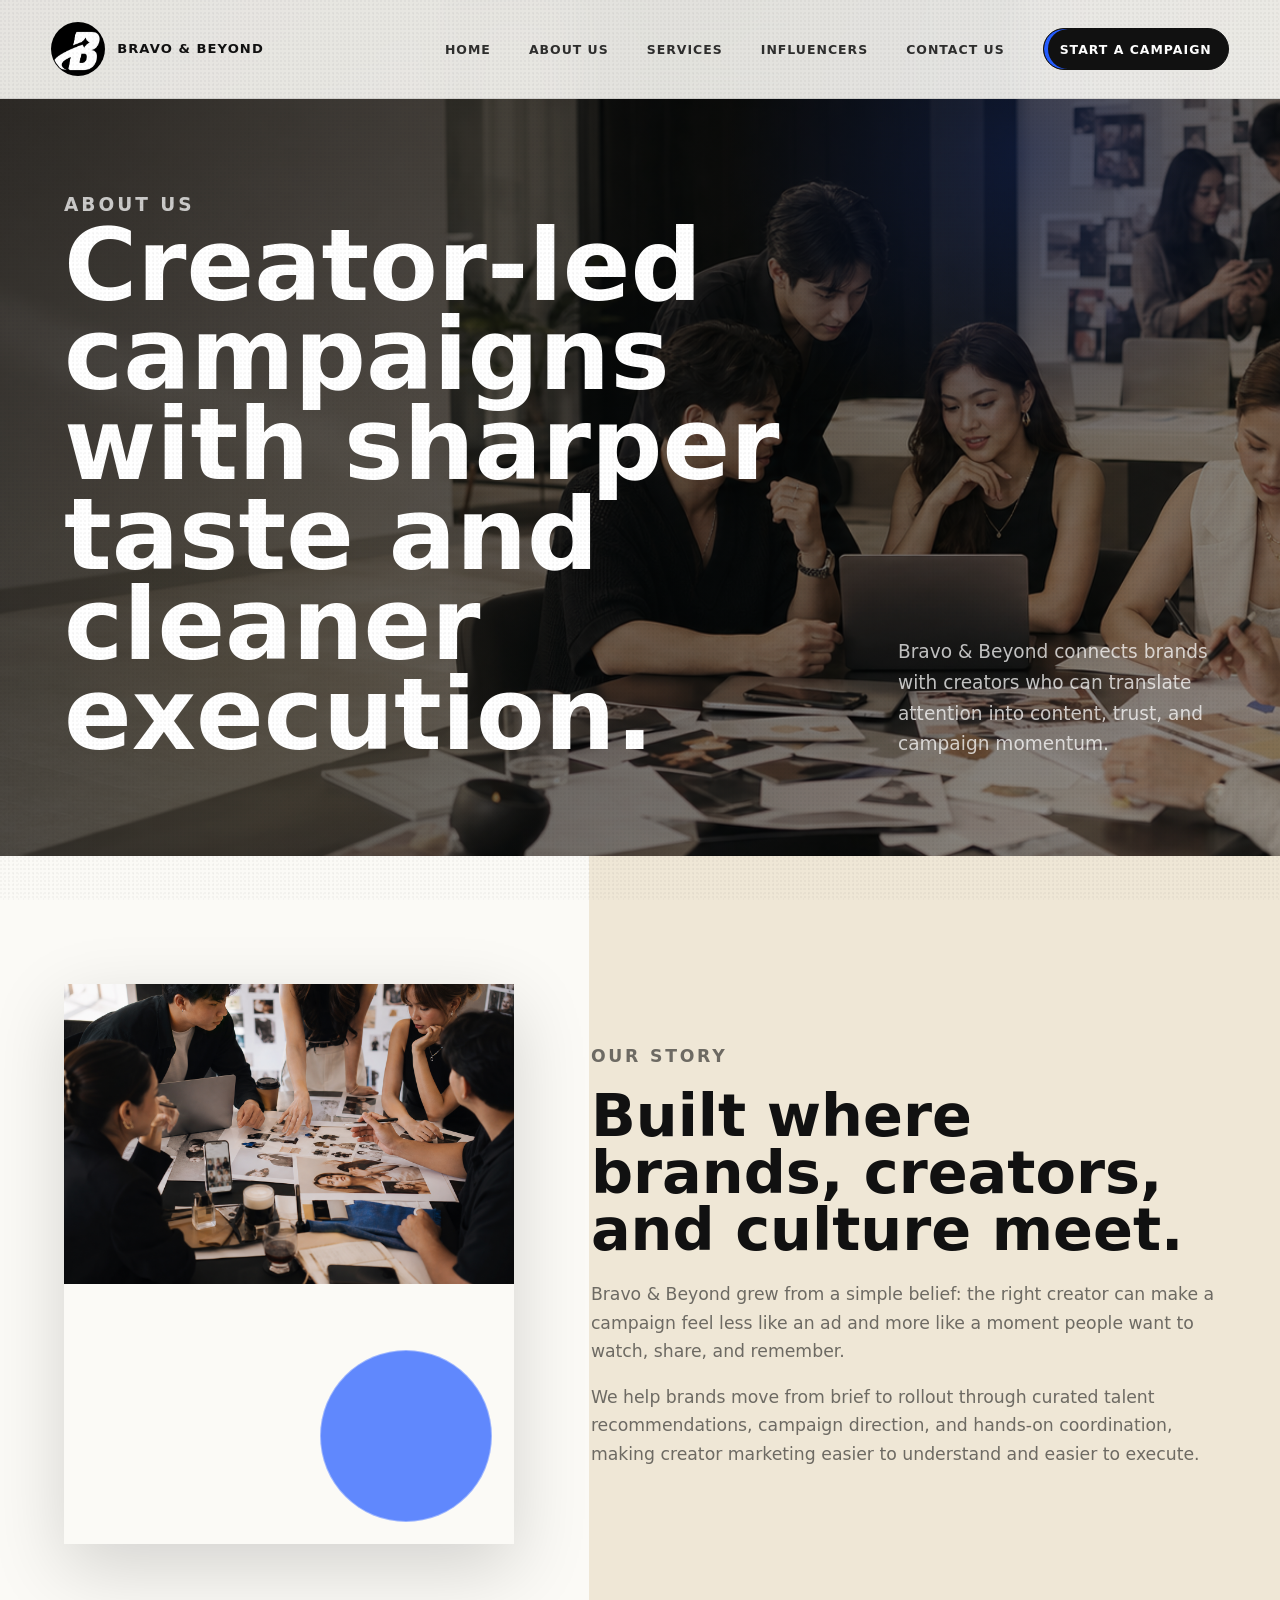
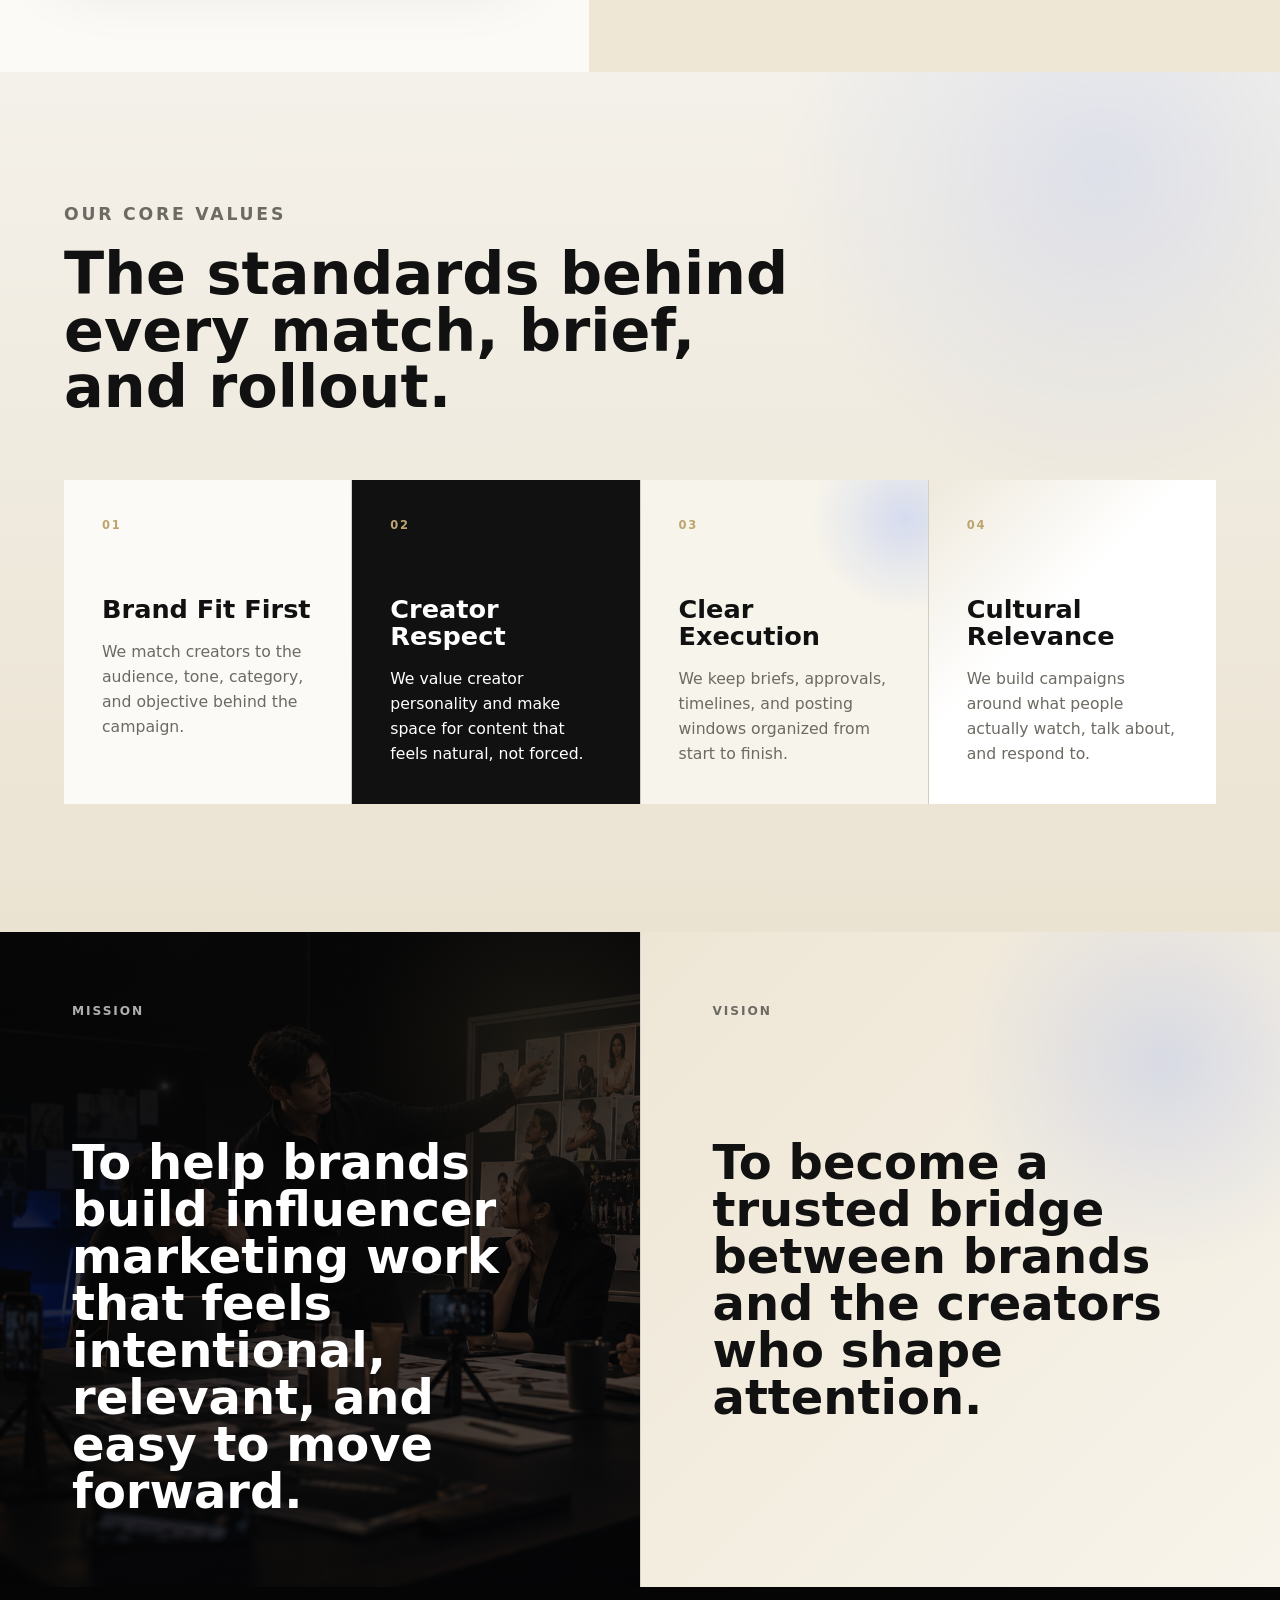
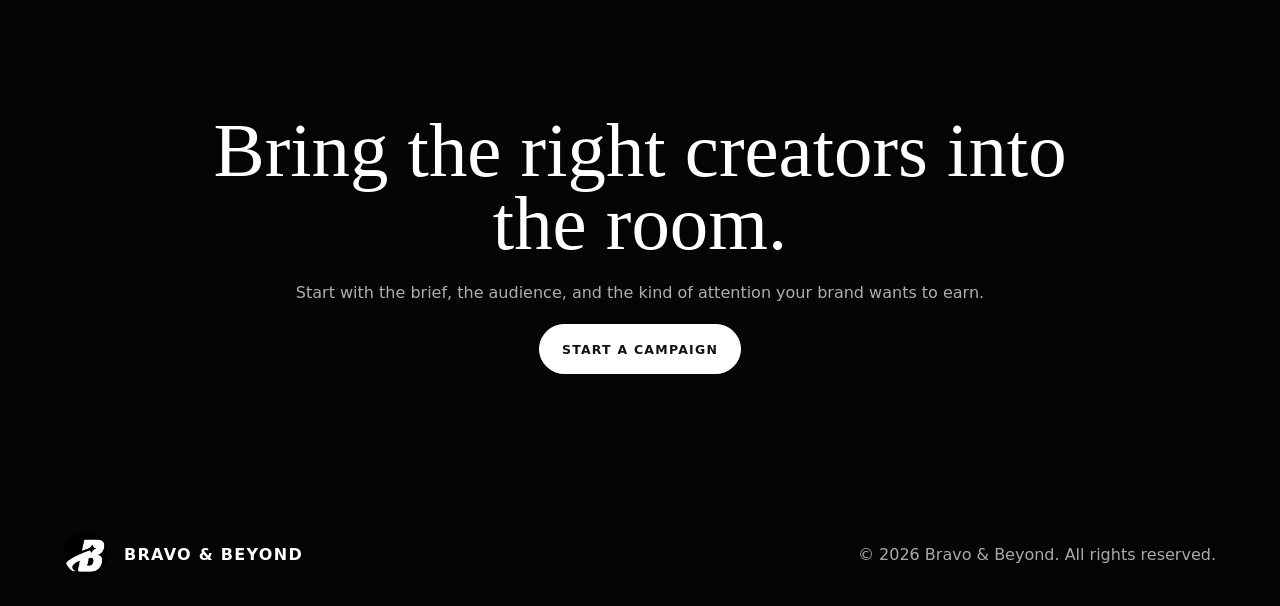
==== about.html @ dbf03752 "Deploy Bravo and Beyond website" ====
<!doctype html>
<html lang="en">
  <head>
    <meta charset="UTF-8" />
    <meta name="viewport" content="width=device-width, initial-scale=1.0" />
    <title>About Us | Bravo &amp; Beyond</title>
    <meta
      name="description"
      content="Learn how Bravo & Beyond helps brands build creator-led campaigns with the right voices, stories, and execution."
    />
    <link rel="icon" type="image/png" href="assets/favicon.png" />
    <link rel="stylesheet" href="styles.css?v=53" />
  </head>
  <body class="inner-page">
    <header class="site-header" data-header>
      <a class="brand" href="index.html" aria-label="Bravo & Beyond home">
        <img src="assets/bb-logo.jpg" alt="" />
        <span>Bravo &amp; Beyond</span>
      </a>
      <nav class="desktop-nav" aria-label="Primary navigation">
        <a href="index.html">Home</a>
        <a href="about.html">About Us</a>
        <a href="services.html">Services</a>
        <a href="influencers.html">Influencers</a>
        <a href="contact.html">Contact Us</a>
        <a class="nav-cta" href="index.html#campaign">Start a Campaign</a>
      </nav>
      <button class="menu-toggle" type="button" aria-expanded="false" aria-controls="mobile-nav">
        <span></span>
        <span></span>
      </button>
    </header>

    <nav class="mobile-nav" id="mobile-nav" aria-label="Mobile navigation">
      <a href="index.html">Home</a>
      <a href="about.html">About Us</a>
      <a href="services.html">Services</a>
      <a href="influencers.html">Influencers</a>
      <a href="contact.html">Contact Us</a>
      <a class="mobile-cta" href="index.html#campaign">Start a Campaign</a>
    </nav>

    <main>
      <section class="page-hero about-hero">
        <div class="page-hero-inner">
          <div>
            <p class="eyebrow dark">About Us</p>
            <h1>Creator-led campaigns with sharper taste and cleaner execution.</h1>
          </div>
          <p>
            Bravo & Beyond connects brands with creators who can translate attention
            into content, trust, and campaign momentum.
          </p>
        </div>
      </section>

      <section class="editorial-split about-story section-pad" id="our-story">
        <div class="editorial-image reveal">
          <img src="assets/generated/about-our-story-collaboration.png" alt="Bravo and Beyond campaign planning story" />
        </div>
        <div class="editorial-copy reveal">
          <p class="eyebrow dark">Our Story</p>
          <h2>Built where brands, creators, and culture meet.</h2>
          <p>
            Bravo & Beyond grew from a simple belief: the right creator can make
            a campaign feel less like an ad and more like a moment people want to
            watch, share, and remember.
          </p>
          <p>
            We help brands move from brief to rollout through curated talent
            recommendations, campaign direction, and hands-on coordination, making
            creator marketing easier to understand and easier to execute.
          </p>
        </div>
      </section>

      <section class="page-section about-values section-pad">
        <p class="eyebrow dark reveal">Our Core Values</p>
        <h2 class="reveal">The standards behind every match, brief, and rollout.</h2>
        <div class="values-grid">
          <article class="value-card reveal">
            <span>01</span>
            <h3>Brand Fit First</h3>
            <p>We match creators to the audience, tone, category, and objective behind the campaign.</p>
          </article>
          <article class="value-card reveal">
            <span>02</span>
            <h3>Creator Respect</h3>
            <p>We value creator personality and make space for content that feels natural, not forced.</p>
          </article>
          <article class="value-card reveal">
            <span>03</span>
            <h3>Clear Execution</h3>
            <p>We keep briefs, approvals, timelines, and posting windows organized from start to finish.</p>
          </article>
          <article class="value-card reveal">
            <span>04</span>
            <h3>Cultural Relevance</h3>
            <p>We build campaigns around what people actually watch, talk about, and respond to.</p>
          </article>
        </div>
      </section>

      <section class="mission-vision">
        <div class="mission-panel reveal">
          <p class="eyebrow dark">Mission</p>
          <h2>To help brands build influencer marketing work that feels intentional, relevant, and easy to move forward.</h2>
        </div>
        <div class="mission-panel is-dark reveal">
          <p class="eyebrow">Vision</p>
          <h2>To become a trusted bridge between brands and the creators who shape attention.</h2>
        </div>
      </section>

      <section class="page-cta section-pad">
        <h2>Bring the right creators into the room.</h2>
        <p>Start with the brief, the audience, and the kind of attention your brand wants to earn.</p>
        <a class="button button-light" href="index.html#campaign">Start a Campaign</a>
      </section>
    </main>

    <footer class="site-footer">
      <img src="assets/bb-logo.jpg" alt="" />
      <p>Bravo & Beyond</p>
      <span>&copy; 2026 Bravo & Beyond. All rights reserved.</span>
    </footer>

    <script src="script.js?v=25"></script>
  </body>
</html>
---- styles.css ----
:root {
  --black: #050505;
  --ink: #111111;
  --charcoal: #181818;
  --white: #fbfaf6;
  --paper: #f4f1ea;
  --line: rgba(17, 17, 17, 0.14);
  --muted: #6d6a63;
  --champagne: #bda56f;
  --cobalt: #245cff;
  --shadow: 0 24px 70px rgba(5, 5, 5, 0.16);
}

* {
  box-sizing: border-box;
}

html {
  scroll-behavior: smooth;
}

body {
  margin: 0;
  background: var(--white);
  color: var(--ink);
  font-family:
    Inter, ui-sans-serif, system-ui, -apple-system, BlinkMacSystemFont, "Segoe UI",
    sans-serif;
}

body.modal-open {
  overflow: hidden;
}

body::before {
  position: fixed;
  inset: 0;
  z-index: 100;
  pointer-events: none;
  content: "";
  opacity: 0.08;
  background-image:
    radial-gradient(circle at 20% 30%, rgba(0, 0, 0, 0.4) 0 1px, transparent 1px),
    radial-gradient(circle at 70% 80%, rgba(0, 0, 0, 0.35) 0 1px, transparent 1px);
  background-size: 4px 4px, 5px 5px;
  mix-blend-mode: multiply;
}

.admin-page::before {
  display: none;
}

img {
  display: block;
  max-width: 100%;
}

a {
  color: inherit;
  text-decoration: none;
}

.site-header {
  position: fixed;
  top: 0;
  left: 0;
  right: 0;
  z-index: 20;
  display: flex;
  align-items: center;
  justify-content: space-between;
  padding: 22px clamp(18px, 4vw, 56px);
  color: white;
  transition:
    background 240ms ease,
    color 240ms ease,
    border-color 240ms ease,
    padding 240ms ease;
}

.site-header.is-scrolled {
  padding-block: 14px;
  color: var(--ink);
  border-bottom: 1px solid rgba(17, 17, 17, 0.1);
  background: rgba(251, 250, 246, 0.88);
  backdrop-filter: blur(18px);
}

.brand {
  display: flex;
  align-items: center;
  gap: 12px;
  font-size: 0.82rem;
  font-weight: 900;
  letter-spacing: 0.08em;
  text-transform: uppercase;
}

.brand img {
  width: 54px;
  height: 54px;
  overflow: hidden;
  border: 1px solid rgba(255, 255, 255, 0.26);
  border-radius: 50%;
  object-fit: cover;
  background: #000;
}

.site-header.is-scrolled .brand img {
  border-color: rgba(17, 17, 17, 0.16);
}

.brand span {
  max-width: 150px;
  line-height: 1.05;
}

.desktop-nav {
  display: flex;
  align-items: center;
  gap: clamp(18px, 3vw, 38px);
  font-size: 0.78rem;
  font-weight: 700;
  letter-spacing: 0.08em;
  text-transform: uppercase;
}

.desktop-nav a {
  position: relative;
  opacity: 0.86;
}

.desktop-nav a::after {
  position: absolute;
  left: 0;
  bottom: -8px;
  width: 0;
  height: 2px;
  content: "";
  background: var(--cobalt);
  transition: width 220ms ease;
}

.desktop-nav a:hover::after {
  width: 100%;
}

.desktop-nav .nav-cta {
  display: inline-flex;
  min-height: 42px;
  align-items: center;
  border: 1px solid rgba(255, 255, 255, 0.7);
  border-radius: 999px;
  padding: 0 16px;
  color: var(--ink);
  background: white;
  opacity: 1;
}

.desktop-nav .nav-cta::after {
  display: none;
}

.site-header.is-scrolled .desktop-nav .nav-cta {
  color: white;
  border-color: var(--ink);
  background: var(--ink);
  box-shadow: inset 4px 0 0 var(--cobalt);
}

.inner-page .site-header {
  color: var(--ink);
  border-bottom: 1px solid rgba(17, 17, 17, 0.1);
  background: rgba(251, 250, 246, 0.9);
  backdrop-filter: blur(18px);
}

.inner-page .desktop-nav .nav-cta {
  color: white;
  border-color: var(--ink);
  background: var(--ink);
  box-shadow: inset 4px 0 0 var(--cobalt);
}

.inner-page .brand img {
  border-color: rgba(17, 17, 17, 0.16);
}

.menu-toggle,
.mobile-nav {
  display: none;
}

.hero {
  position: relative;
  min-height: 100svh;
  overflow: hidden;
  isolation: isolate;
  color: white;
  background: #000;
}

.hero-video {
  position: absolute;
  inset: 0;
  z-index: -2;
  filter: saturate(0.78) contrast(1.08);
  animation: heroPulse 10s ease-in-out infinite alternate;
}

.hero::after {
  position: absolute;
  inset: 0;
  z-index: -1;
  content: "";
  background:
    linear-gradient(90deg, rgba(0, 0, 0, 0.74), rgba(0, 0, 0, 0.24) 52%, rgba(0, 0, 0, 0.56)),
    radial-gradient(circle at 70% 26%, rgba(36, 92, 255, 0.18), transparent 28%);
}

.hero-video video {
  width: 100%;
  height: 100%;
  object-fit: cover;
}

.video-scanline {
  position: absolute;
  inset: 0;
  background: linear-gradient(180deg, transparent, rgba(255, 255, 255, 0.16), transparent);
  opacity: 0.22;
  animation: scan 5s linear infinite;
}

.hero-content {
  width: min(780px, calc(100% - 36px));
  padding: clamp(116px, 15vh, 148px) 0 100px;
  margin-left: clamp(18px, 7vw, 96px);
}

.eyebrow {
  margin: 0 0 18px;
  color: var(--champagne);
  font-size: 0.76rem;
  font-weight: 800;
  letter-spacing: 0.16em;
  text-transform: uppercase;
}

.eyebrow.dark {
  color: var(--muted);
}

h1,
h2,
h3,
p {
  margin-top: 0;
}

h1,
h2 {
  letter-spacing: 0;
  line-height: 0.95;
}

h1 {
  max-width: 780px;
  margin-bottom: 24px;
  font-family: Georgia, "Times New Roman", serif;
  font-size: clamp(3.55rem, 7.4vw, 6.55rem);
  font-weight: 500;
}

h2 {
  max-width: 920px;
  margin-bottom: 22px;
  font-family: Georgia, "Times New Roman", serif;
  font-size: clamp(2.6rem, 6vw, 6.6rem);
  font-weight: 500;
}

h3 {
  font-size: clamp(1.12rem, 1.8vw, 1.45rem);
}

.hero-content > p:not(.eyebrow) {
  max-width: 550px;
  color: rgba(255, 255, 255, 0.78);
  font-size: clamp(1.05rem, 2vw, 1.35rem);
  line-height: 1.55;
}

.hero-actions {
  display: flex;
  flex-wrap: wrap;
  gap: 12px;
  margin-top: 34px;
}

.button {
  display: inline-flex;
  min-height: 50px;
  align-items: center;
  justify-content: center;
  border: 1px solid currentColor;
  border-radius: 999px;
  padding: 0 22px;
  font-size: 0.78rem;
  font-weight: 800;
  letter-spacing: 0.1em;
  text-transform: uppercase;
  transition:
    transform 220ms ease,
    background 220ms ease,
    color 220ms ease,
    border-color 220ms ease;
}

.button:hover {
  transform: translateY(-2px);
}

.button-light {
  color: var(--ink);
  border-color: white;
  background: white;
}

.button-ghost {
  color: white;
  border-color: rgba(255, 255, 255, 0.45);
  background: rgba(255, 255, 255, 0.08);
}

.button-dark {
  width: max-content;
  color: white;
  border-color: var(--ink);
  background: var(--ink);
  box-shadow: inset 4px 0 0 var(--cobalt);
}

.hero-ticker {
  position: absolute;
  left: 0;
  right: 0;
  bottom: 0;
  display: flex;
  gap: 34px;
  align-items: center;
  overflow: hidden;
  padding: 18px 0;
  border-top: 1px solid rgba(255, 255, 255, 0.16);
  color: rgba(255, 255, 255, 0.78);
  font-size: 0.76rem;
  font-weight: 800;
  letter-spacing: 0.18em;
  text-transform: uppercase;
  white-space: nowrap;
}

.hero-ticker span {
  animation: ticker 18s linear infinite;
}

.trusted {
  overflow: hidden;
  padding: clamp(46px, 7vw, 74px) 0;
  background: #ffffff;
}

.trusted-label {
  margin: 0 auto 26px;
  color: var(--muted);
  font-size: 0.75rem;
  font-weight: 900;
  letter-spacing: 0.18em;
  text-align: center;
  text-transform: uppercase;
}

.logo-marquee {
  position: relative;
  border-block: 1px solid rgba(17, 17, 17, 0.1);
}

.logo-marquee::before {
  position: absolute;
  top: -1px;
  left: 50%;
  width: 110px;
  height: 1px;
  content: "";
  background: var(--champagne);
  transform: translateX(-50%);
}

.logo-row {
  overflow: hidden;
}

.logo-row + .logo-row {
  border-top: 1px solid rgba(17, 17, 17, 0.08);
}

.logo-track {
  display: flex;
  width: max-content;
  gap: clamp(28px, 5vw, 72px);
  align-items: center;
  padding: clamp(18px, 2.4vw, 26px) 0;
  color: rgba(17, 17, 17, 0.56);
  font-family: Georgia, "Times New Roman", serif;
  font-size: clamp(1.16rem, 2.35vw, 2.15rem);
  font-style: italic;
  white-space: nowrap;
  animation: logos 30s linear infinite;
}

.logo-row.is-reverse .logo-track {
  color: rgba(17, 17, 17, 0.72);
  animation-direction: reverse;
  animation-duration: 34s;
}

.section-pad {
  padding: clamp(78px, 10vw, 138px) clamp(18px, 5vw, 72px);
}

.page-hero {
  display: grid;
  min-height: clamp(440px, 72svh, 720px);
  align-items: end;
  padding: clamp(130px, 16vw, 190px) clamp(18px, 5vw, 72px) clamp(54px, 8vw, 96px);
  background:
    linear-gradient(135deg, rgba(17, 17, 17, 0.08), transparent 34%),
    var(--paper);
}

.page-hero-inner {
  display: grid;
  grid-template-columns: minmax(0, 1fr) minmax(260px, 0.42fr);
  gap: clamp(26px, 6vw, 84px);
  align-items: end;
}

.page-hero h1 {
  max-width: 980px;
  margin: 0;
  color: var(--ink);
  font-family:
    Inter, ui-sans-serif, system-ui, -apple-system, BlinkMacSystemFont, "Segoe UI",
    sans-serif;
  font-size: clamp(3rem, 7.8vw, 8.4rem);
  font-weight: 900;
  line-height: 0.9;
}

.page-hero p {
  max-width: 520px;
  margin: 0;
  color: var(--muted);
  font-size: clamp(1.02rem, 1.45vw, 1.2rem);
  line-height: 1.65;
}

.about-hero {
  color: white;
  background:
    linear-gradient(135deg, rgba(5, 5, 5, 0.78), rgba(5, 5, 5, 0.42)),
    radial-gradient(circle at 80% 18%, rgba(36, 92, 255, 0.42), transparent 24%),
    radial-gradient(circle at 18% 80%, rgba(189, 165, 111, 0.34), transparent 28%),
    url("assets/generated/about-hero-agency-culture.png") center / cover;
}

.about-hero h1 {
  color: white;
}

.about-hero .eyebrow,
.about-hero p {
  color: rgba(255, 255, 255, 0.74);
}

.services-hero {
  color: white;
  background:
    linear-gradient(135deg, rgba(5, 5, 5, 0.78), rgba(5, 5, 5, 0.5)),
    radial-gradient(circle at 72% 24%, rgba(189, 165, 111, 0.42), transparent 23%),
    radial-gradient(circle at 18% 74%, rgba(36, 92, 255, 0.32), transparent 28%),
    url("assets/generated/services-hero-campaign-workflow.png") center / cover;
}

.services-hero h1 {
  color: white;
}

.services-hero .eyebrow,
.services-hero p {
  color: rgba(255, 255, 255, 0.76);
}

.editorial-split {
  display: grid;
  grid-template-columns: minmax(280px, 0.72fr) minmax(0, 1fr);
  gap: clamp(26px, 6vw, 86px);
  align-items: center;
  background: var(--white);
}

.about-story {
  background:
    linear-gradient(90deg, var(--white) 0 46%, #efe7d6 46% 100%);
}

.editorial-image {
  position: relative;
  min-height: clamp(320px, 44vw, 560px);
  overflow: hidden;
  box-shadow: var(--shadow);
}

.about-story .editorial-image::after {
  position: absolute;
  inset: auto 22px 22px auto;
  width: clamp(92px, 14vw, 170px);
  aspect-ratio: 1;
  border: 1px solid rgba(255, 255, 255, 0.38);
  border-radius: 50%;
  content: "";
  background:
    radial-gradient(circle at 38% 34%, rgba(255, 255, 255, 0.72), transparent 0 10%, transparent 11%),
    rgba(36, 92, 255, 0.72);
  mix-blend-mode: screen;
}

.editorial-image img,
.editorial-image video {
  width: 100%;
  height: 100%;
  object-fit: cover;
}

.editorial-copy h2,
.page-section h2 {
  max-width: 760px;
  font-family:
    Inter, ui-sans-serif, system-ui, -apple-system, BlinkMacSystemFont, "Segoe UI",
    sans-serif;
  font-size: clamp(2rem, 4.6vw, 5.2rem);
  font-weight: 900;
  line-height: 0.96;
}

.editorial-copy p,
.page-section p {
  max-width: 660px;
  color: var(--muted);
  font-size: clamp(1rem, 1.35vw, 1.16rem);
  line-height: 1.65;
}

.page-section {
  background: var(--paper);
}

.metric-strip {
  display: grid;
  grid-template-columns: repeat(3, minmax(0, 1fr));
  gap: 1px;
  background: rgba(17, 17, 17, 0.12);
}

.metric {
  min-height: 190px;
  padding: clamp(24px, 4vw, 48px);
  background: var(--white);
}

.metric strong {
  display: block;
  margin-bottom: 10px;
  font-size: clamp(2.2rem, 5vw, 5.2rem);
  font-weight: 900;
  line-height: 0.9;
}

.metric span {
  color: var(--muted);
  font-weight: 800;
  letter-spacing: 0.08em;
  text-transform: uppercase;
}

.about-values {
  background:
    radial-gradient(circle at 86% 12%, rgba(36, 92, 255, 0.1), transparent 24%),
    linear-gradient(180deg, #f4f1ea 0%, #ebe3d2 100%);
}

.values-grid {
  display: grid;
  grid-template-columns: repeat(4, minmax(0, 1fr));
  gap: 1px;
  margin-top: clamp(32px, 5vw, 64px);
  background: rgba(17, 17, 17, 0.12);
}

.value-card {
  min-height: 320px;
  padding: clamp(24px, 3vw, 38px);
  background: var(--white);
}

.value-card:nth-child(2) {
  background: #111111;
}

.value-card:nth-child(2) h3,
.value-card:nth-child(2) p {
  color: white;
}

.value-card:nth-child(3) {
  background:
    radial-gradient(circle at 92% 12%, rgba(36, 92, 255, 0.16), transparent 24%),
    #f7f4eb;
}

.value-card:nth-child(4) {
  background:
    linear-gradient(135deg, rgba(189, 165, 111, 0.24), transparent 42%),
    #ffffff;
}

.value-card span {
  display: block;
  margin-bottom: clamp(44px, 5vw, 72px);
  color: var(--champagne);
  font-size: 0.72rem;
  font-weight: 900;
  letter-spacing: 0.16em;
  text-transform: uppercase;
}

.value-card h3 {
  margin-bottom: 16px;
  font-size: clamp(1.25rem, 2vw, 1.8rem);
  line-height: 1.06;
}

.value-card p {
  margin-bottom: 0;
  color: var(--muted);
  font-size: 0.98rem;
  line-height: 1.6;
}

.mission-vision {
  display: grid;
  grid-template-columns: repeat(2, minmax(0, 1fr));
  gap: 1px;
  background: rgba(17, 17, 17, 0.16);
}

.mission-panel {
  min-height: clamp(390px, 45vw, 560px);
  display: grid;
  grid-template-rows: auto 1fr;
  align-content: stretch;
  gap: clamp(58px, 8vw, 110px);
  padding: clamp(34px, 6vw, 72px);
  color: white;
  background:
    linear-gradient(135deg, rgba(5, 5, 5, 0.86), rgba(5, 5, 5, 0.62)),
    radial-gradient(circle at 84% 16%, rgba(189, 165, 111, 0.38), transparent 24%),
    url("assets/generated/about-mission-strategy.png") center / cover;
}

.mission-panel.is-dark {
  color: var(--ink);
  background:
    radial-gradient(circle at 82% 20%, rgba(36, 92, 255, 0.13), transparent 28%),
    linear-gradient(135deg, #eee6d5 0%, #f8f4eb 100%);
}

.mission-panel h2 {
  max-width: 720px;
  margin: 0;
  align-self: start;
  font-family:
    Inter, ui-sans-serif, system-ui, -apple-system, BlinkMacSystemFont, "Segoe UI",
    sans-serif;
  font-size: clamp(2rem, 3.75vw, 4.45rem);
  font-weight: 900;
  line-height: 0.98;
}

.mission-panel.is-dark .eyebrow {
  color: var(--muted);
}

.mission-panel:not(.is-dark) .eyebrow {
  color: rgba(255, 255, 255, 0.68);
}

.service-grid,
.influencer-grid {
  display: grid;
  grid-template-columns: repeat(3, minmax(0, 1fr));
  gap: 1px;
  margin-top: clamp(32px, 5vw, 64px);
  background: rgba(17, 17, 17, 0.12);
}

.services-section {
  overflow: hidden;
  background:
    radial-gradient(circle at 88% 10%, rgba(36, 92, 255, 0.11), transparent 24%),
    linear-gradient(180deg, #f7f4eb 0%, #eee6d5 100%);
}

.services-section .service-grid {
  gap: clamp(14px, 2vw, 22px);
  background: transparent;
  perspective: 1200px;
}

.service-card,
.influencer-card {
  min-height: 280px;
  padding: clamp(24px, 3.4vw, 44px);
  background: var(--white);
}

.services-section .service-card {
  position: relative;
  isolation: isolate;
  overflow: hidden;
  border: 1px solid rgba(17, 17, 17, 0.12);
  background:
    radial-gradient(circle at var(--card-x, 50%) var(--card-y, 50%), rgba(36, 92, 255, 0.14), transparent 0 26%),
    linear-gradient(135deg, rgba(255, 255, 255, 0.92), rgba(255, 255, 255, 0.64));
  box-shadow: 0 18px 54px rgba(5, 5, 5, 0.08);
  transform:
    rotateX(var(--tilt-y, 0deg))
    rotateY(var(--tilt-x, 0deg))
    translateY(var(--lift, 0));
  transition:
    border-color 240ms ease,
    box-shadow 240ms ease,
    transform 240ms ease,
    background 240ms ease;
}

.services-section .service-card::before {
  position: absolute;
  inset: auto auto 24px 24px;
  z-index: -1;
  width: clamp(72px, 8vw, 120px);
  aspect-ratio: 1;
  border-radius: 50%;
  content: "";
  background: rgba(189, 165, 111, 0.24);
  transform: scale(0.72);
  transition:
    transform 260ms ease,
    background 260ms ease;
}

.services-section .service-card::after {
  position: absolute;
  inset: 0;
  z-index: -1;
  content: "";
  background: linear-gradient(135deg, rgba(5, 5, 5, 0.92), rgba(5, 5, 5, 0.72));
  opacity: 0;
  transition: opacity 240ms ease;
}

.services-section .service-card:hover,
.services-section .service-card:focus-within {
  --lift: -8px;
  border-color: rgba(17, 17, 17, 0.28);
  box-shadow: 0 26px 72px rgba(5, 5, 5, 0.18);
}

.services-section .service-card:hover::before,
.services-section .service-card:focus-within::before {
  background: rgba(36, 92, 255, 0.34);
  transform: scale(1.15);
}

.services-section .service-card:hover::after,
.services-section .service-card:focus-within::after {
  opacity: 1;
}

.services-section .service-card:hover h3,
.services-section .service-card:hover p,
.services-section .service-card:focus-within h3,
.services-section .service-card:focus-within p {
  color: white;
}

.service-card span,
.influencer-card span {
  display: block;
  margin-bottom: 58px;
  color: var(--champagne);
  font-size: 0.74rem;
  font-weight: 900;
  letter-spacing: 0.16em;
  text-transform: uppercase;
}

.service-card h3,
.influencer-card h3 {
  margin-bottom: 16px;
  font-size: clamp(1.35rem, 2.2vw, 2rem);
  line-height: 1.05;
}

.service-card p,
.influencer-card p {
  margin-bottom: 0;
  font-size: 0.98rem;
}

.page-cta {
  display: grid;
  gap: 22px;
  justify-items: center;
  text-align: center;
  color: white;
  background: var(--black);
}

.page-cta h2 {
  margin-bottom: 0;
  color: white;
}

.page-cta p {
  margin: 0;
  color: rgba(255, 255, 255, 0.68);
}

.talent-directory {
  background: var(--white);
}

.inner-page main > .talent-directory:first-child {
  padding-top: clamp(118px, 13vw, 154px);
}

.directory-head {
  display: grid;
  grid-template-columns: minmax(0, 1fr) minmax(260px, 420px);
  gap: clamp(24px, 5vw, 72px);
  align-items: end;
}

.directory-head-simple {
  display: flex;
  justify-content: flex-end;
}

.directory-head-simple .talent-search {
  width: min(420px, 100%);
}

.directory-head h2 {
  max-width: 760px;
  margin-bottom: 0;
  font-family:
    Inter, ui-sans-serif, system-ui, -apple-system, BlinkMacSystemFont, "Segoe UI",
    sans-serif;
  font-size: clamp(2.1rem, 4.5vw, 5rem);
  font-weight: 900;
  line-height: 0.96;
}

.directory-intro h1 {
  max-width: 520px;
  margin-bottom: 0;
  font-family:
    Inter, ui-sans-serif, system-ui, -apple-system, BlinkMacSystemFont, "Segoe UI",
    sans-serif;
  font-size: clamp(1.75rem, 3vw, 3rem);
  font-weight: 850;
  line-height: 1;
}

.talent-search {
  gap: 12px;
}

.talent-search input {
  min-height: 52px;
  border: 1px solid rgba(17, 17, 17, 0.16);
  border-radius: 0;
  padding: 0 16px;
  background: var(--paper);
}

.talent-filters {
  display: flex;
  flex-wrap: wrap;
  gap: 10px;
  margin-top: clamp(18px, 2.6vw, 30px);
}

.talent-filters button {
  min-height: 42px;
  border: 1px solid rgba(17, 17, 17, 0.18);
  border-radius: 999px;
  padding: 0 16px;
  color: var(--muted);
  background: transparent;
  font-size: 0.72rem;
  font-weight: 900;
  letter-spacing: 0.1em;
  text-transform: uppercase;
  cursor: pointer;
  transition:
    color 180ms ease,
    border-color 180ms ease,
    background 180ms ease;
}

.talent-filters button.is-active,
.talent-filters button:hover {
  color: white;
  border-color: var(--ink);
  background: var(--ink);
}

.talent-grid {
  display: grid;
  grid-template-columns: repeat(5, minmax(0, 1fr));
  gap: clamp(14px, 2vw, 22px);
  margin-top: clamp(24px, 4vw, 46px);
}

.talent-card {
  position: relative;
  overflow: hidden;
  min-height: clamp(300px, 31vw, 470px);
  color: white;
  background: var(--black);
  box-shadow: 0 18px 48px rgba(5, 5, 5, 0.12);
  cursor: pointer;
}

.talent-card[hidden] {
  display: none;
}

.talent-card:focus-visible {
  outline: 3px solid var(--cobalt);
  outline-offset: 4px;
}

.talent-card img {
  width: 100%;
  height: 100%;
  object-fit: cover;
  filter: saturate(0.85) contrast(1.04);
  transition:
    filter 260ms ease,
    transform 420ms ease;
}

.talent-card:hover img {
  filter: saturate(1) contrast(1.08);
  transform: scale(1.035);
}

.talent-card::after {
  position: absolute;
  inset: 45% 0 0;
  content: "";
  background: linear-gradient(180deg, transparent, rgba(5, 5, 5, 0.82));
}

.talent-card div {
  position: absolute;
  left: 14px;
  right: 14px;
  bottom: 14px;
  z-index: 1;
  padding: 15px 16px 14px;
  border: 1px solid rgba(255, 255, 255, 0.16);
  background:
    linear-gradient(135deg, rgba(255, 255, 255, 0.18), rgba(255, 255, 255, 0.05)),
    rgba(5, 5, 5, 0.46);
  backdrop-filter: blur(14px);
  box-shadow: 0 16px 44px rgba(0, 0, 0, 0.22);
}

.talent-card h3 {
  margin: 0 0 7px;
  font-family:
    Inter, ui-sans-serif, system-ui, -apple-system, BlinkMacSystemFont, "Segoe UI",
    sans-serif;
  font-size: clamp(1.12rem, 1.45vw, 1.42rem);
  font-weight: 900;
  letter-spacing: 0;
  line-height: 1.02;
}

.talent-card span {
  color: rgba(255, 255, 255, 0.72);
  font-size: 0.62rem;
  font-weight: 900;
  letter-spacing: 0.12em;
  text-transform: uppercase;
}

.talent-empty {
  display: none;
  margin: 34px 0 0;
  color: var(--muted);
  font-weight: 800;
  text-align: center;
}

.talent-empty.is-visible {
  display: block;
}

.talent-modal[hidden] {
  display: none;
}

.talent-modal {
  position: fixed;
  inset: 0;
  z-index: 80;
  display: grid;
  padding: clamp(18px, 4vw, 56px);
  place-items: center;
}

.talent-modal-backdrop {
  position: absolute;
  inset: 0;
  border: 0;
  background: rgba(5, 5, 5, 0.7);
  backdrop-filter: blur(14px) saturate(0.8);
  cursor: pointer;
}

.talent-modal-panel {
  position: relative;
  z-index: 1;
  display: grid;
  grid-template-columns: minmax(295px, 0.46fr) minmax(610px, 1fr);
  gap: 0;
  width: min(1138px, calc(100vw - 36px));
  max-height: min(690px, 90svh);
  overflow: auto;
  border: 1px solid rgba(17, 17, 17, 0.24);
  border-radius: 8px;
  padding: 0;
  color: var(--ink);
  background:
    radial-gradient(circle at 14% 6%, rgba(196, 163, 86, 0.12), transparent 28%),
    linear-gradient(135deg, rgba(255, 255, 255, 0.98), rgba(246, 242, 233, 0.97));
  box-shadow: 0 38px 112px rgba(0, 0, 0, 0.45);
}

.talent-modal-close {
  position: absolute;
  top: 18px;
  right: 20px;
  z-index: 2;
  width: 36px;
  height: 36px;
  border: 0;
  border-radius: 50%;
  color: var(--ink);
  background: transparent;
  font-size: 2.1rem;
  font-weight: 300;
  line-height: 1;
  cursor: pointer;
}

.talent-modal-profile {
  display: grid;
  gap: 16px;
  align-content: start;
  min-height: 100%;
  border-right: 1px solid rgba(17, 17, 17, 0.12);
  padding: 24px 28px 24px;
  color: var(--ink);
}

.talent-modal-portrait {
  overflow: hidden;
  height: clamp(230px, 33svh, 292px);
  min-height: 0;
  border-radius: 8px;
  background: #d9d2c5;
  box-shadow: 0 18px 44px rgba(17, 17, 17, 0.14);
}

.talent-modal-portrait img {
  width: 100%;
  height: 100%;
  object-fit: cover;
  object-position: center;
}

.talent-modal-details {
  display: grid;
  gap: 10px;
}

.talent-modal-details .eyebrow {
  display: none;
}

.talent-modal-details h2 {
  margin: 0;
  font-family: Georgia, "Times New Roman", serif;
  font-size: clamp(2rem, 2.7vw, 2.95rem);
  font-weight: 700;
  line-height: 0.96;
  letter-spacing: 0;
}

.talent-modal-category {
  margin: 0;
  color: var(--muted);
  font-size: 1rem;
  font-weight: 700;
  letter-spacing: 0;
  text-transform: none;
}

.talent-modal-email {
  display: flex;
  align-items: center;
  gap: 9px;
  width: 100%;
  max-width: 100%;
  border-top: 1px solid rgba(196, 163, 86, 0.32);
  border-bottom: 1px solid rgba(17, 17, 17, 0.1);
  padding: 12px 0 11px;
  color: var(--ink);
  font-size: 0.82rem;
  font-weight: 700;
  overflow-wrap: anywhere;
}

.talent-modal-email::before {
  content: "";
  display: grid;
  place-items: center;
  flex: 0 0 auto;
  width: 22px;
  height: 22px;
  border: 1px solid rgba(196, 163, 86, 0.46);
  border-radius: 50%;
  background:
    url("data:image/svg+xml,%3Csvg viewBox='0 0 24 24' fill='none' stroke='%239a7531' stroke-width='2' stroke-linecap='round' stroke-linejoin='round' xmlns='http://www.w3.org/2000/svg'%3E%3Crect x='3' y='5' width='18' height='14' rx='2'/%3E%3Cpath d='m4 7 8 6 8-6'/%3E%3C/svg%3E")
    center / 13px 13px no-repeat;
}

.talent-socials {
  display: grid;
  gap: 0;
  margin-top: 0;
}

.talent-socials a {
  position: relative;
  display: grid;
  grid-template-columns: 34px 1fr;
  align-items: center;
  min-height: 40px;
  border: 0;
  border-bottom: 1px solid rgba(17, 17, 17, 0.1);
  border-radius: 0;
  padding: 0;
  color: var(--ink);
  background: transparent;
  font-size: 0.86rem;
  font-weight: 800;
  letter-spacing: 0;
  text-transform: none;
}

.social-icon {
  display: grid;
  place-items: center;
  width: 26px;
  height: 26px;
  border-radius: 50%;
  background: var(--black);
  box-shadow: inset 0 0 0 1px rgba(255, 255, 255, 0.12);
}

.social-icon svg {
  width: 15px;
  height: 15px;
  stroke: white;
  stroke-width: 1.8;
  fill: none;
}

.social-icon-facebook svg path {
  fill: white;
  stroke: none;
}

.social-icon-youtube svg rect {
  fill: none;
}

.social-icon-youtube svg path {
  fill: white;
  stroke: none;
}

.social-username {
  overflow: hidden;
  text-overflow: ellipsis;
  white-space: nowrap;
}

.talent-modal-videos {
  display: grid;
  gap: 18px;
  align-content: start;
  min-height: 100%;
  padding: 56px 30px 34px;
  color: var(--ink);
}

.talent-modal-bio {
  max-width: 620px;
  border-bottom: 1px solid rgba(17, 17, 17, 0.1);
  padding: 0 54px 18px 0;
}

.talent-modal-bio p {
  margin: 0;
}

.talent-modal-bio p + p {
  margin-top: 12px;
  color: rgba(17, 17, 17, 0.68);
  font-size: clamp(0.88rem, 1.05vw, 1.02rem);
  font-weight: 700;
  line-height: 1.5;
}

.talent-modal-videos-head {
  display: flex;
  gap: 16px;
  align-items: end;
  justify-content: space-between;
  padding-right: 54px;
}

.talent-modal-videos-head p,
.talent-modal-videos-head span {
  margin: 0;
}

.talent-modal-videos-head span {
  color: var(--muted);
  font-size: 0.78rem;
  font-weight: 700;
}

.talent-video-grid {
  display: grid;
  grid-template-columns: repeat(3, minmax(0, 1fr));
  gap: 18px;
}

.talent-video-card {
  position: relative;
  overflow: hidden;
  border: 1px solid rgba(17, 17, 17, 0.12);
  border-radius: 8px;
  background: rgba(255, 255, 255, 0.74);
  box-shadow: 0 16px 40px rgba(5, 5, 5, 0.1);
}

.talent-video-card video {
  display: block;
  width: 100%;
  max-height: 430px;
  aspect-ratio: 9 / 16;
  background: var(--black);
  object-fit: cover;
}

.contact-page-hero {
  min-height: clamp(390px, 58svh, 600px);
}

.contact-directory {
  display: grid;
  grid-template-columns: minmax(280px, 0.72fr) minmax(320px, 0.7fr);
  gap: clamp(28px, 5vw, 64px);
  align-items: start;
  background: var(--white);
}

.contact-info h2 {
  max-width: 520px;
  margin-bottom: 14px;
  font-family:
    Inter, ui-sans-serif, system-ui, -apple-system, BlinkMacSystemFont, "Segoe UI",
    sans-serif;
  font-size: clamp(1.9rem, 3vw, 3.35rem);
  font-weight: 900;
  line-height: 1;
}

.contact-info > p:not(.eyebrow) {
  max-width: 520px;
  margin-bottom: 0;
  color: var(--muted);
  font-size: clamp(0.95rem, 1.1vw, 1.04rem);
  line-height: 1.52;
}

.contact-detail-list {
  display: grid;
  gap: 1px;
  margin-top: clamp(22px, 3vw, 34px);
  background: rgba(17, 17, 17, 0.12);
}

.contact-detail {
  display: grid;
  gap: 7px;
  padding: clamp(17px, 2.2vw, 25px);
  background: var(--paper);
}

.contact-detail span {
  color: var(--muted);
  font-size: 0.72rem;
  font-weight: 900;
  letter-spacing: 0.16em;
  text-transform: uppercase;
}

.contact-detail strong {
  color: var(--ink);
  font-size: clamp(1rem, 1.3vw, 1.18rem);
  font-weight: 850;
  line-height: 1.2;
}

.contact-page-form {
  padding: clamp(24px, 4vw, 44px);
  background: var(--paper);
  box-shadow: var(--shadow);
}

.contact-page-form h2 {
  font-size: clamp(2rem, 3.4vw, 3.4rem);
}

.intro {
  display: grid;
  grid-template-columns: minmax(280px, 0.72fr) minmax(0, 1fr);
  gap: clamp(24px, 5vw, 74px);
  align-items: stretch;
  border-top: 1px solid var(--line);
  background: var(--paper);
}

.intro-visual {
  height: clamp(300px, 50svh, 500px);
  max-height: calc(100svh - 180px);
  overflow: hidden;
  border: 1px solid rgba(17, 17, 17, 0.12);
  box-shadow: var(--shadow);
}

.intro-visual img {
  width: 100%;
  height: 100%;
  object-fit: cover;
  object-position: center;
  filter: saturate(0.82) contrast(1.04);
}

.intro-content {
  display: grid;
  gap: clamp(18px, 3vw, 34px);
}

.intro .section-copy h2 {
  max-width: 760px;
  font-family:
    Inter, ui-sans-serif, system-ui, -apple-system, BlinkMacSystemFont, "Segoe UI",
    sans-serif;
  font-size: clamp(2rem, 3.7vw, 4rem);
  font-weight: 800;
  line-height: 1.04;
}

.intro-text {
  max-width: 660px;
}

.intro-text,
.section-copy p,
.contact-form p {
  color: var(--muted);
  font-size: clamp(1rem, 1.4vw, 1.16rem);
  line-height: 1.65;
}

.help {
  position: relative;
  overflow: visible;
  min-height: 245vh;
  background:
    radial-gradient(circle at 78% 20%, rgba(36, 92, 255, 0.08), transparent 24%),
    linear-gradient(180deg, #efede6 0%, #f7f4ee 100%);
}

.help-grid {
  display: grid;
  grid-template-columns: minmax(0, 0.82fr) minmax(360px, 0.78fr);
  gap: clamp(34px, 7vw, 96px);
  align-items: stretch;
  min-height: 195vh;
}

.help-left {
  display: grid;
  align-items: start;
}

.help-intro {
  position: sticky;
  top: 104px;
  z-index: 2;
  display: grid;
  gap: clamp(12px, 2vw, 18px);
  padding-bottom: 18px;
}

.media-stage {
  position: relative;
  min-height: 100%;
  overflow: visible;
}

.section-copy {
  max-width: 900px;
}

.help-statement {
  max-width: 500px;
  margin: 0;
  color: var(--ink);
  font-size: clamp(1.04rem, 1.7vw, 1.38rem);
  font-weight: 700;
  line-height: 1.34;
}

.help-switcher {
  position: relative;
  display: flex;
  min-height: clamp(250px, 30vw, 340px);
  align-items: center;
  max-width: 500px;
  border: 1px solid var(--line);
  padding: clamp(22px, 3vw, 34px);
  background: rgba(255, 255, 255, 0.82);
  box-shadow: 0 16px 48px rgba(17, 17, 17, 0.07);
  transition:
    opacity 220ms ease,
    transform 220ms ease;
}

.switcher-body {
  display: grid;
  gap: 12px;
  padding-right: 34px;
}

.help-switcher.is-changing {
  opacity: 0.78;
  transform: translateY(4px);
}

.switcher-count {
  display: inline-block;
  color: var(--muted);
  font-size: 0.72rem;
  font-weight: 900;
  letter-spacing: 0.14em;
  text-transform: uppercase;
}

.help-switcher h2 {
  margin: 0;
  font-family:
    Inter, ui-sans-serif, system-ui, -apple-system, BlinkMacSystemFont, "Segoe UI",
    sans-serif;
  font-size: clamp(1.85rem, 3.2vw, 3.3rem);
  font-weight: 850;
  line-height: 1;
}

.help-switcher p {
  max-width: 430px;
  margin: 0;
  color: var(--muted);
  font-size: clamp(1rem, 1.4vw, 1.14rem);
  line-height: 1.6;
}

.switcher-dots {
  position: absolute;
  top: 50%;
  right: 18px;
  display: grid;
  gap: 8px;
  transform: translateY(-50%);
}

.switcher-dots span {
  width: 7px;
  height: 7px;
  border: 1px solid rgba(17, 17, 17, 0.34);
  border-radius: 50%;
  background: transparent;
  transition:
    height 180ms ease,
    background 180ms ease,
    border-color 180ms ease;
}

.switcher-dots span.is-active {
  height: 22px;
  border-color: var(--ink);
  border-radius: 999px;
  background: var(--ink);
  box-shadow: 0 0 0 4px rgba(36, 92, 255, 0.1);
}

.help-actions {
  display: flex;
  flex-wrap: wrap;
  gap: 10px;
  margin-top: 0;
}

.solution-button {
  display: inline-flex;
  min-height: 48px;
  align-items: center;
  justify-content: center;
  border: 1px solid rgba(17, 17, 17, 0.18);
  border-radius: 999px;
  padding: 0 18px;
  color: var(--ink);
  background: rgba(255, 255, 255, 0.7);
  font-size: 0.76rem;
  font-weight: 900;
  letter-spacing: 0.08em;
  text-transform: uppercase;
  transition:
    transform 220ms ease,
    border-color 220ms ease,
    background 220ms ease,
    color 220ms ease;
}

.solution-button:hover {
  transform: translateY(-2px);
  border-color: var(--ink);
}

.solution-button.is-primary {
  color: white;
  border-color: var(--ink);
  background: var(--ink);
  box-shadow: inset 4px 0 0 var(--cobalt);
}

.media-orbit {
  position: sticky;
  top: 96px;
  min-height: min(760px, calc(100vh - 110px));
  transform: translateY(0);
  transition: transform 120ms linear;
}

.bubble {
  position: absolute;
  overflow: hidden;
  margin: 0;
  border: 1px solid rgba(17, 17, 17, 0.14);
  border-radius: 50%;
  opacity: 0;
  box-shadow: var(--shadow);
  background: #ddd;
  transform: translate3d(0, var(--bubble-y, 260px), 0) scale(var(--bubble-scale, 0.82));
  transition: opacity 180ms linear;
}

.bubble.is-active img {
  animation: float 7s ease-in-out infinite alternate;
}

.bubble img,
.bubble video {
  width: 100%;
  height: 100%;
  object-fit: cover;
}

.bubble-large {
  top: -42px;
  right: 1%;
  width: min(320px, 48vw);
  aspect-ratio: 1;
}

.bubble-mid {
  top: 58px;
  left: 2%;
  width: min(210px, 34vw);
  aspect-ratio: 1;
  animation-delay: -2s;
}

.bubble-center {
  top: 270px;
  left: 8%;
  width: min(320px, 46vw);
  aspect-ratio: 1;
  animation-delay: -2.8s;
}

.bubble-small {
  top: 178px;
  right: -5%;
  width: min(190px, 30vw);
  aspect-ratio: 1;
  animation-delay: -4s;
}

.bubble-connector {
  top: 445px;
  left: 38%;
  width: min(190px, 30vw);
  aspect-ratio: 1;
  animation-delay: -3.4s;
}

.bubble-pill {
  top: 505px;
  right: 1%;
  width: min(230px, 35vw);
  aspect-ratio: 1;
  border-radius: 50%;
  animation-delay: -1.5s;
}

.bubble-late {
  top: 610px;
  left: 12%;
  width: min(210px, 33vw);
  aspect-ratio: 1;
  animation-delay: -5s;
}

.bubble-video::after {
  position: absolute;
  inset: 0;
  content: "";
  background: linear-gradient(180deg, transparent, rgba(0, 0, 0, 0.28));
}

.contact-form {
  border: 1px solid var(--line);
  background: rgba(255, 255, 255, 0.78);
  box-shadow: 0 16px 48px rgba(17, 17, 17, 0.07);
}

.campaigns {
  color: white;
  min-height: 100svh;
  background:
    linear-gradient(130deg, rgba(36, 92, 255, 0.12), transparent 30%),
    linear-gradient(180deg, #080808, #171717);
}

.campaigns-head {
  max-width: 980px;
}

.campaigns-head h2 {
  max-width: 520px;
  font-family:
    Inter, ui-sans-serif, system-ui, -apple-system, BlinkMacSystemFont, "Segoe UI",
    sans-serif;
  color: white;
  font-size: clamp(1.45rem, 2.45vw, 2.55rem);
  font-weight: 850;
  line-height: 1.02;
}

.campaign-video-carousel {
  padding-top: clamp(22px, 3.8vw, 42px);
}

.campaign-video-stage {
  position: relative;
  height: clamp(390px, 45vw, 510px);
  overflow: hidden;
}

.campaign-video-card {
  position: absolute;
  top: 50%;
  left: 50%;
  width: min(285px, 25vw);
  aspect-ratio: 9 / 16;
  overflow: hidden;
  border: 1px solid rgba(255, 255, 255, 0.16);
  background: #111;
  box-shadow: 0 24px 70px rgba(0, 0, 0, 0.36);
  transform: translate(-50%, -50%) translateX(var(--x, 0)) scale(var(--scale, 0.72));
  opacity: var(--opacity, 0.42);
  z-index: var(--z, 1);
  filter: grayscale(var(--gray, 1)) brightness(var(--bright, 0.58));
  transition:
    transform 520ms cubic-bezier(0.2, 0.8, 0.2, 1),
    opacity 520ms ease,
    filter 520ms ease;
}

.campaign-video-card.is-active {
  border-color: rgba(255, 255, 255, 0.36);
  box-shadow: 0 34px 100px rgba(0, 0, 0, 0.52);
}

.campaign-video-card video {
  width: 100%;
  height: 100%;
  object-fit: cover;
}

.campaign-video-card::after {
  position: absolute;
  inset: 0;
  content: "";
  background: linear-gradient(180deg, transparent 58%, rgba(0, 0, 0, 0.72));
}

.campaign-video-card p {
  position: absolute;
  left: 18px;
  right: 18px;
  bottom: 18px;
  z-index: 1;
  margin: 0;
  color: white;
  font-size: 0.72rem;
  font-weight: 900;
  letter-spacing: 0.14em;
  text-transform: uppercase;
}

.campaign-slider {
  display: flex;
  gap: 10px;
  justify-content: center;
  margin-top: 16px;
}

.campaign-slider button {
  width: 40px;
  height: 4px;
  border: 0;
  border-radius: 999px;
  background: rgba(255, 255, 255, 0.24);
  cursor: pointer;
  transition:
    width 180ms ease,
    background 180ms ease;
}

.campaign-slider button.is-active {
  width: 74px;
  background: white;
}

.contact {
  display: grid;
  grid-template-columns: minmax(280px, 0.64fr) minmax(320px, 0.76fr);
  gap: clamp(24px, 5vw, 70px);
  align-items: center;
  background: var(--paper);
}

.contact-visual {
  min-height: clamp(360px, 42vw, 520px);
  overflow: hidden;
  border: 0;
  border-radius: 0 120px 0 0;
  box-shadow: var(--shadow);
}

.contact-visual img {
  width: 100%;
  height: 100%;
  object-fit: cover;
}

.contact-form {
  display: grid;
  align-content: start;
  gap: 16px;
  border: 0;
  padding: 0;
  background: transparent;
  box-shadow: none;
}

.contact-form h2 {
  max-width: 520px;
  margin-bottom: 0;
  font-family:
    Inter, ui-sans-serif, system-ui, -apple-system, BlinkMacSystemFont, "Segoe UI",
    sans-serif;
  font-size: clamp(2.2rem, 4.5vw, 4.6rem);
  font-weight: 850;
  line-height: 0.96;
}

.contact-form > p {
  max-width: 520px;
  margin-bottom: 14px;
}

label {
  display: grid;
  gap: 8px;
  color: var(--muted);
  font-size: 0.76rem;
  font-weight: 900;
  letter-spacing: 0.1em;
  text-transform: uppercase;
}

input,
select,
textarea {
  width: 100%;
  border: 0;
  border-bottom: 1px solid rgba(17, 17, 17, 0.26);
  border-radius: 0;
  padding: 10px 0 13px;
  color: var(--ink);
  background: transparent;
  font: inherit;
}

input:focus,
select:focus,
textarea:focus {
  outline: 2px solid rgba(36, 92, 255, 0.42);
  outline-offset: 2px;
}

textarea {
  resize: vertical;
}

.site-footer {
  display: flex;
  flex-wrap: wrap;
  gap: 16px;
  align-items: center;
  justify-content: space-between;
  padding: 30px clamp(18px, 5vw, 72px);
  color: rgba(255, 255, 255, 0.66);
  background: var(--black);
}

.site-footer img {
  width: 44px;
  height: 44px;
  border-radius: 50%;
  object-fit: cover;
}

.site-footer p {
  margin: 0 auto 0 0;
  color: white;
  font-weight: 900;
  letter-spacing: 0.08em;
  text-transform: uppercase;
}

.reveal {
  opacity: 0;
  transform: translateY(24px);
  transition:
    opacity 700ms ease,
    transform 700ms ease;
}

.reveal.is-visible {
  opacity: 1;
  transform: translateY(0);
}

@keyframes heroPulse {
  from {
    transform: scale(1);
  }
  to {
    transform: scale(1.035);
  }
}

@keyframes scan {
  from {
    transform: translateY(-100%);
  }
  to {
    transform: translateY(100%);
  }
}

@keyframes ticker {
  to {
    transform: translateX(-240px);
  }
}

@keyframes logos {
  to {
    transform: translateX(-50%);
  }
}

@keyframes float {
  to {
    transform: translate3d(8px, -18px, 0) scale(1.02);
  }
}

@media (max-width: 980px) {
  .desktop-nav {
    display: none;
  }

  .menu-toggle {
    display: grid;
    width: 48px;
    height: 48px;
    border: 1px solid currentColor;
    border-radius: 50%;
    color: inherit;
    background: transparent;
    place-items: center;
  }

  .menu-toggle span {
    width: 18px;
    height: 2px;
    background: currentColor;
  }

  .mobile-nav {
    position: fixed;
    top: 82px;
    left: 18px;
    right: 18px;
    z-index: 19;
    display: grid;
    gap: 2px;
    padding: 10px;
    border: 1px solid rgba(17, 17, 17, 0.12);
    background: rgba(251, 250, 246, 0.96);
    box-shadow: var(--shadow);
    opacity: 0;
    pointer-events: none;
    transform: translateY(-10px);
    transition:
      opacity 220ms ease,
      transform 220ms ease;
  }

  .mobile-nav.is-open {
    opacity: 1;
    pointer-events: auto;
    transform: translateY(0);
  }

  .mobile-nav a {
    padding: 16px;
    font-weight: 900;
    text-transform: uppercase;
  }

  .mobile-nav .mobile-cta {
    margin-top: 6px;
    color: white;
    background: var(--ink);
    box-shadow: inset 4px 0 0 var(--cobalt);
  }

  .hero-content {
    margin-inline: 18px;
    padding-top: 132px;
    padding-bottom: 96px;
  }

  .hero::after {
    background:
      linear-gradient(180deg, rgba(0, 0, 0, 0.78), rgba(0, 0, 0, 0.48) 44%, rgba(0, 0, 0, 0.88)),
      radial-gradient(circle at 68% 24%, rgba(36, 92, 255, 0.16), transparent 30%);
  }

  .intro,
  .page-hero-inner,
  .editorial-split,
  .help-grid,
  .contact,
  .contact-directory {
    grid-template-columns: 1fr;
  }

  .service-grid,
  .influencer-grid,
  .values-grid,
  .directory-head,
  .metric-strip {
    grid-template-columns: repeat(2, minmax(0, 1fr));
  }

  .metric-strip,
  .directory-head,
  .mission-vision {
    grid-template-columns: 1fr;
  }

  .talent-grid {
    grid-template-columns: repeat(3, minmax(0, 1fr));
  }

  .page-hero {
    min-height: auto;
  }

  .intro-visual {
    min-height: 380px;
  }

  .help {
    min-height: auto;
  }

  .help-intro,
  .media-stage,
  .media-orbit {
    position: relative;
    top: auto;
  }

  .media-orbit {
    min-height: 520px;
  }

  .contact-visual {
    min-height: 420px;
  }

  .campaign-video-stage {
    height: 520px;
  }

  .campaign-video-card {
    width: min(280px, 66vw);
  }

  .talent-modal-panel {
    grid-template-columns: 1fr;
    width: min(720px, calc(100vw - 28px));
  }

  .talent-modal-portrait {
    height: 360px;
  }

  .talent-video-grid {
    grid-template-columns: repeat(3, minmax(180px, 1fr));
    overflow-x: auto;
    padding-bottom: 6px;
  }
}

@media (max-width: 620px) {
  .site-header {
    padding-inline: 16px;
  }

  .brand {
    gap: 9px;
    font-size: 0.72rem;
  }

  .brand img {
    width: 48px;
    height: 48px;
  }

  .brand span {
    max-width: 92px;
  }

  h1 {
    font-size: clamp(3rem, 13vw, 4.15rem);
  }

  h2 {
    font-size: clamp(2.55rem, 13vw, 4rem);
  }

  .button {
    width: 100%;
  }

  .campaign-video-stage {
    height: 500px;
  }

  .campaign-video-card {
    width: 66vw;
  }

  .campaign-slider button {
    width: 30px;
  }

  .campaign-slider button.is-active {
    width: 54px;
  }

  .section-pad {
    padding-inline: 16px;
  }

  .talent-filters {
    display: flex;
    flex-wrap: nowrap;
    gap: 8px;
    margin-inline: -16px;
    margin-top: 18px;
    padding: 0 16px 8px;
    overflow-x: auto;
    overscroll-behavior-x: contain;
    scrollbar-width: none;
    -webkit-overflow-scrolling: touch;
  }

  .talent-filters::-webkit-scrollbar {
    display: none;
  }

  .talent-filters button {
    flex: 0 0 auto;
    min-height: 36px;
    padding: 0 13px;
    font-size: 0.63rem;
    letter-spacing: 0.08em;
    white-space: nowrap;
  }

  .values-grid {
    grid-template-columns: 1fr;
  }

  .page-hero {
    padding-inline: 16px;
  }

  .page-hero h1 {
    font-size: clamp(2.8rem, 14vw, 4.25rem);
  }

  .editorial-image {
    min-height: 330px;
  }

  .talent-grid {
    grid-template-columns: repeat(2, minmax(0, 1fr));
  }

  .talent-card {
    min-height: 330px;
  }

  .media-orbit {
    min-height: 430px;
  }

  .bubble-large {
    right: 0;
    width: 66vw;
  }

  .bubble-mid {
    top: 238px;
    width: 45vw;
  }

  .bubble-small {
    right: 4%;
    width: 33vw;
  }

  .stories-head {
    display: block;
  }

  .talent-modal {
    padding: 10px;
  }

  .talent-modal-panel {
    max-height: 94svh;
  }

  .talent-modal-profile,
  .talent-modal-videos {
    padding: 20px 18px;
  }

  .talent-modal-videos-head {
    display: grid;
    padding-right: 46px;
  }

  .talent-video-grid {
    grid-template-columns: 1fr;
    overflow-x: visible;
  }
}

@media (max-width: 430px) {
  .talent-grid {
    grid-template-columns: 1fr;
  }
}

/* Admin system shell */
.admin-page {
  min-height: 100svh;
  overflow-x: hidden;
  overflow-y: auto;
  color: #172033;
  background: #f4f6fa;
}

.sr-only {
  position: absolute;
  width: 1px;
  height: 1px;
  padding: 0;
  overflow: hidden;
  clip: rect(0, 0, 0, 0);
  white-space: nowrap;
  border: 0;
}

.admin-sidebar {
  position: fixed;
  inset: 0 auto 0 0;
  z-index: 10;
  display: flex;
  width: 292px;
  flex-direction: column;
  border-right: 1px solid rgba(255, 255, 255, 0.08);
  background:
    linear-gradient(180deg, #111827 0%, #0b1220 100%);
  box-shadow: 18px 0 46px rgba(15, 23, 42, 0.22);
}

.admin-brand {
  display: flex;
  min-height: 104px;
  align-items: center;
  gap: 14px;
  padding: 24px 22px 20px;
  border-bottom: 1px solid rgba(255, 255, 255, 0.08);
}

.admin-logo {
  display: grid;
  width: 54px;
  height: 54px;
  flex: 0 0 auto;
  place-items: center;
  overflow: hidden;
  border: 1px solid rgba(255, 255, 255, 0.18);
  border-radius: 14px;
  background: #020617;
  box-shadow: 0 14px 30px rgba(0, 0, 0, 0.32);
}

.admin-logo img {
  width: 100%;
  height: 100%;
  object-fit: cover;
}

.admin-brand-text {
  display: grid;
  gap: 4px;
  min-width: 0;
}

.admin-brand-text strong {
  color: #ffffff;
  font-size: 1rem;
  font-weight: 850;
  letter-spacing: 0;
  line-height: 1.05;
}

.admin-brand-text span {
  color: #94a3b8;
  font-size: 0.74rem;
  font-weight: 750;
  letter-spacing: 0.08em;
  text-transform: uppercase;
}

.admin-menu {
  display: flex;
  min-height: 0;
  flex: 1;
  flex-direction: column;
  gap: 4px;
  overflow-y: auto;
  padding: 16px 12px 22px;
  scrollbar-width: thin;
  scrollbar-color: rgba(148, 163, 184, 0.38) transparent;
}

.admin-menu a {
  display: flex;
  min-height: 42px;
  align-items: center;
  gap: 11px;
  border: 1px solid transparent;
  border-radius: 8px;
  padding: 0 12px;
  color: #cbd5e1;
  font-size: 0.91rem;
  font-weight: 730;
  letter-spacing: 0;
  transition:
    border-color 160ms ease,
    background 160ms ease,
    color 160ms ease,
    transform 160ms ease;
}

.admin-menu a:hover {
  color: #ffffff;
  border-color: rgba(255, 255, 255, 0.09);
  background: rgba(255, 255, 255, 0.055);
}

.admin-menu a.is-active {
  color: #ffffff;
  border-color: rgba(59, 130, 246, 0.42);
  background: linear-gradient(90deg, rgba(37, 99, 235, 0.95), rgba(59, 130, 246, 0.72));
  box-shadow: 0 12px 26px rgba(37, 99, 235, 0.23);
}

.admin-menu-icon {
  display: grid;
  width: 26px;
  height: 26px;
  flex: 0 0 auto;
  place-items: center;
  border-radius: 7px;
  color: #dbeafe;
  background: rgba(255, 255, 255, 0.08);
}

.admin-menu-icon svg {
  width: 17px;
  height: 17px;
  fill: none;
  stroke: currentColor;
  stroke-linecap: round;
  stroke-linejoin: round;
  stroke-width: 1.9;
}

.admin-menu a.is-active .admin-menu-icon {
  color: #1d4ed8;
  background: #ffffff;
}

.admin-shell {
  min-height: 100svh;
  margin-left: 292px;
  background:
    radial-gradient(circle at top right, rgba(37, 99, 235, 0.12), transparent 30%),
    linear-gradient(180deg, #eef4ff 0, #f4f6fa 250px),
    #f4f6fa;
}

.admin-topbar {
  position: sticky;
  top: 0;
  z-index: 8;
  display: flex;
  min-height: 78px;
  align-items: center;
  justify-content: space-between;
  gap: 22px;
  padding: 16px 28px;
  border-bottom: 1px solid #e2e8f0;
  background: rgba(255, 255, 255, 0.9);
  backdrop-filter: blur(18px);
}

.admin-search {
  position: relative;
  width: min(520px, 100%);
}

.admin-search span {
  position: absolute;
  top: 50%;
  left: 16px;
  width: 14px;
  height: 14px;
  border: 2px solid #64748b;
  border-radius: 50%;
  transform: translateY(-50%);
}

.admin-search span::after {
  position: absolute;
  right: -6px;
  bottom: -5px;
  width: 7px;
  height: 2px;
  border-radius: 999px;
  content: "";
  background: #64748b;
  transform: rotate(45deg);
}

.admin-search input {
  width: 100%;
  min-height: 46px;
  border: 1px solid #dbe3ee;
  border-radius: 8px;
  padding: 0 16px 0 44px;
  color: #172033;
  outline: none;
  background: #ffffff;
  box-shadow: 0 10px 30px rgba(15, 23, 42, 0.05);
  font: inherit;
  font-size: 0.94rem;
  font-weight: 650;
  transition:
    border-color 160ms ease,
    box-shadow 160ms ease;
}

.admin-search input:focus {
  border-color: #2563eb;
  box-shadow: 0 0 0 4px rgba(37, 99, 235, 0.12);
}

.admin-search input::placeholder {
  color: #7d8aa0;
}

.admin-user {
  display: flex;
  align-items: center;
  gap: 14px;
  flex: 0 0 auto;
}

.admin-notification {
  position: relative;
  display: grid;
  width: 44px;
  height: 44px;
  place-items: center;
  border: 1px solid #dbe3ee;
  border-radius: 8px;
  cursor: pointer;
  background: #ffffff;
  box-shadow: 0 10px 24px rgba(15, 23, 42, 0.05);
}

.admin-notification span {
  position: relative;
  width: 14px;
  height: 16px;
  border: 2px solid #475569;
  border-radius: 8px 8px 5px 5px;
}

.admin-notification span::before {
  position: absolute;
  top: -5px;
  left: 50%;
  width: 6px;
  height: 5px;
  border: 2px solid #475569;
  border-bottom: 0;
  border-radius: 7px 7px 0 0;
  content: "";
  transform: translateX(-50%);
}

.admin-notification span::after {
  position: absolute;
  right: -7px;
  top: -8px;
  width: 8px;
  height: 8px;
  border: 2px solid #ffffff;
  border-radius: 50%;
  content: "";
  background: #ef4444;
}

.admin-profile {
  display: flex;
  align-items: center;
  gap: 10px;
  min-height: 48px;
  border: 1px solid #dbe3ee;
  border-radius: 8px;
  padding: 6px 12px 6px 7px;
  background: #ffffff;
  box-shadow: 0 10px 24px rgba(15, 23, 42, 0.05);
}

.admin-avatar {
  display: grid;
  width: 34px;
  height: 34px;
  place-items: center;
  border-radius: 8px;
  color: #ffffff;
  background: #111827;
  font-size: 0.74rem;
  font-weight: 900;
}

.admin-profile span:last-child {
  display: grid;
  gap: 1px;
}

.admin-profile strong {
  color: #172033;
  font-size: 0.88rem;
  line-height: 1.1;
}

.admin-profile small {
  color: #16a34a;
  font-size: 0.72rem;
  font-weight: 800;
  letter-spacing: 0;
}

.admin-main {
  min-height: calc(100svh - 78px);
  padding: 28px;
}

.admin-empty-dashboard {
  display: flex;
  min-height: calc(100svh - 134px);
  flex-direction: column;
  gap: 18px;
}

.admin-empty-dashboard p {
  margin: 0 0 8px;
  color: #2563eb;
  font-size: 0.78rem;
  font-weight: 850;
  letter-spacing: 0.12em;
  text-transform: uppercase;
}

.admin-empty-dashboard h1 {
  margin: 0;
  color: #111827;
  font-size: clamp(2rem, 3vw, 3.1rem);
  font-weight: 850;
  letter-spacing: 0;
  line-height: 1;
}

.admin-kpi-grid {
  display: grid;
  grid-template-columns: repeat(4, minmax(0, 1fr));
  gap: 16px;
}

.admin-kpi-card {
  position: relative;
  overflow: hidden;
  min-height: 142px;
  border: 1px solid rgba(203, 213, 225, 0.88);
  border-radius: 12px;
  padding: 18px;
  background: #ffffff;
  box-shadow: 0 16px 34px rgba(15, 23, 42, 0.08);
}

.admin-kpi-card::before {
  position: absolute;
  top: 0;
  left: 0;
  width: 100%;
  height: 4px;
  content: "";
  background: #2563eb;
}

.admin-kpi-card:nth-child(2)::before {
  background: #16a34a;
}

.admin-kpi-card:nth-child(3)::before {
  background: #f59e0b;
}

.admin-kpi-card:nth-child(4)::before {
  background: #ef4444;
}

.admin-kpi-icon {
  position: absolute;
  top: 16px;
  right: 16px;
  display: grid;
  width: 38px;
  height: 38px;
  place-items: center;
  border-radius: 10px;
}

.admin-kpi-icon svg {
  width: 19px;
  height: 19px;
  fill: none;
  stroke: currentColor;
  stroke-linecap: round;
  stroke-linejoin: round;
  stroke-width: 1.9;
}

.admin-kpi-icon.is-blue {
  color: #2563eb;
  background: #dbeafe;
}

.admin-kpi-icon.is-green {
  color: #15803d;
  background: #dcfce7;
}

.admin-kpi-icon.is-amber {
  color: #b45309;
  background: #fef3c7;
}

.admin-kpi-icon.is-red {
  color: #dc2626;
  background: #fee2e2;
}

.admin-kpi-label {
  display: block;
  max-width: calc(100% - 48px);
  min-height: 38px;
  color: #334155;
  font-size: 0.88rem;
  font-weight: 800;
  line-height: 1.25;
}

.admin-kpi-card strong {
  display: block;
  margin-top: 12px;
  color: #111827;
  font-size: 2.25rem;
  font-weight: 850;
  letter-spacing: 0;
  line-height: 1;
}

.admin-kpi-card small {
  display: block;
  margin-top: 10px;
  color: #64748b;
  font-size: 0.78rem;
  font-weight: 750;
}

.admin-campaign-overview {
  display: grid;
  grid-template-columns: minmax(220px, 0.8fr) minmax(0, 2.2fr);
  gap: 16px;
}

.admin-total-card,
.admin-chart-card {
  border: 1px solid rgba(203, 213, 225, 0.88);
  border-radius: 12px;
  background: #ffffff;
  box-shadow: 0 16px 34px rgba(15, 23, 42, 0.08);
}

.admin-total-card {
  position: relative;
  overflow: hidden;
  display: flex;
  min-height: 260px;
  flex-direction: column;
  justify-content: space-between;
  padding: 22px;
  background:
    radial-gradient(circle at 84% 16%, rgba(125, 211, 252, 0.28), transparent 30%),
    linear-gradient(135deg, #10213f 0%, #1d4ed8 54%, #2563eb 100%);
  color: #ffffff;
  border-color: rgba(37, 99, 235, 0.36);
  box-shadow: 0 24px 56px rgba(37, 99, 235, 0.24);
}

.admin-total-card::after {
  position: absolute;
  left: 0;
  right: 0;
  bottom: 0;
  height: 6px;
  border-radius: 999px;
  content: "";
  background: linear-gradient(90deg, #60a5fa, #22c55e, #f59e0b);
}

.admin-total-card::before {
  position: absolute;
  inset: 0;
  content: "";
  opacity: 0.28;
  background-image:
    linear-gradient(135deg, rgba(255, 255, 255, 0.22) 0 1px, transparent 1px),
    radial-gradient(circle at 18% 26%, rgba(255, 255, 255, 0.42) 0 2px, transparent 2px),
    radial-gradient(circle at 72% 72%, rgba(255, 255, 255, 0.32) 0 2px, transparent 2px);
  background-size: 18px 18px, 88px 88px, 120px 120px;
}

.admin-total-card span,
.admin-chart-head span {
  color: #475569;
  font-size: 0.84rem;
  font-weight: 850;
  letter-spacing: 0.08em;
  text-transform: uppercase;
}

.admin-total-card span,
.admin-total-card small,
.admin-total-card strong {
  position: relative;
  z-index: 1;
}

.admin-total-card span {
  color: rgba(255, 255, 255, 0.78);
}

.admin-total-badge {
  display: inline-flex;
  width: fit-content;
  align-items: center;
  border: 1px solid rgba(255, 255, 255, 0.28);
  border-radius: 999px;
  padding: 7px 10px;
  color: #ffffff !important;
  background: rgba(255, 255, 255, 0.14);
  font-size: 0.68rem !important;
  letter-spacing: 0.1em !important;
}

.admin-total-card strong {
  width: fit-content;
  margin-top: 18px;
  color: #ffffff;
  font-size: clamp(5.1rem, 8vw, 7.6rem);
  font-weight: 900;
  letter-spacing: -0.04em;
  line-height: 0.82;
  text-shadow: 0 18px 34px rgba(3, 7, 18, 0.28);
}

.admin-total-card small,
.admin-chart-head small {
  color: #64748b;
  font-size: 0.82rem;
  font-weight: 800;
}

.admin-total-card small {
  color: rgba(255, 255, 255, 0.82);
}

.admin-chart-card {
  min-height: 260px;
  padding: 22px;
  background:
    linear-gradient(180deg, #ffffff 0%, #fbfdff 100%);
}

.admin-chart-head {
  display: flex;
  align-items: flex-start;
  justify-content: space-between;
  gap: 18px;
}

.admin-chart-head div {
  display: grid;
  gap: 6px;
}

.admin-chart-head strong {
  color: #111827;
  font-size: 1.25rem;
  font-weight: 850;
  line-height: 1.1;
}

.admin-bar-chart {
  display: grid;
  min-height: 166px;
  align-items: end;
  grid-auto-columns: minmax(54px, 1fr);
  grid-auto-flow: column;
  gap: 14px;
  margin-top: 24px;
  padding-top: 16px;
  border-top: 1px solid #e2e8f0;
  background-image: linear-gradient(to top, rgba(148, 163, 184, 0.16) 1px, transparent 1px);
  background-size: 100% 40px;
}

.admin-bar-item {
  display: grid;
  height: 160px;
  align-items: end;
  justify-items: center;
  gap: 8px;
  grid-template-rows: 22px 1fr 18px;
}

.admin-bar-item strong {
  color: #334155;
  font-size: 0.82rem;
  font-weight: 850;
}

.admin-bar-item span {
  display: block;
  width: min(100%, 42px);
  min-height: 6px;
  border-radius: 7px 7px 3px 3px;
  background: linear-gradient(180deg, #2563eb 0%, #1d4ed8 100%);
  box-shadow: 0 10px 22px rgba(37, 99, 235, 0.22);
}

.admin-bar-item small {
  color: #64748b;
  font-size: 0.76rem;
  font-weight: 850;
}

.admin-dashboard-grid {
  display: grid;
  grid-template-columns: repeat(3, minmax(0, 1fr));
  gap: 16px;
}

.admin-panel-card {
  display: flex;
  min-height: 300px;
  flex-direction: column;
  border: 1px solid rgba(203, 213, 225, 0.88);
  border-radius: 12px;
  padding: 20px;
  background: #ffffff;
  box-shadow: 0 16px 34px rgba(15, 23, 42, 0.08);
}

.admin-panel-head {
  display: grid;
  gap: 6px;
  padding-bottom: 16px;
  border-bottom: 1px solid #e2e8f0;
}

.admin-panel-head span {
  color: #475569;
  font-size: 0.76rem;
  font-weight: 850;
  letter-spacing: 0.08em;
  text-transform: uppercase;
}

.admin-panel-head strong {
  color: #111827;
  font-size: 1.05rem;
  font-weight: 850;
  line-height: 1.15;
}

.admin-schedule-list,
.admin-task-list,
.admin-brand-rank {
  display: grid;
  gap: 10px;
  padding: 16px 0 0;
  margin: 0;
  list-style: none;
}

.admin-schedule-list li {
  display: grid;
  grid-template-columns: 82px minmax(0, 1fr);
  gap: 12px;
  align-items: center;
  min-height: 42px;
  border: 1px solid #e8eef6;
  border-radius: 8px;
  padding: 8px 10px;
  background: linear-gradient(90deg, #eff6ff, #f8fafc 38%);
}

.admin-schedule-list time {
  color: #2563eb;
  font-size: 0.78rem;
  font-weight: 850;
}

.admin-schedule-list span,
.admin-task-list p,
.admin-brand-rank small {
  color: #475569;
  font-size: 0.84rem;
  font-weight: 720;
  line-height: 1.35;
}

.admin-task-list li {
  display: grid;
  grid-template-columns: 20px minmax(0, 1fr);
  gap: 12px;
  align-items: center;
  min-height: 42px;
  border: 1px solid #e8eef6;
  border-radius: 8px;
  padding: 8px 10px;
  background: #f8fafc;
}

.admin-task-list input {
  width: 17px;
  height: 17px;
  margin: 0;
  accent-color: #2563eb;
  cursor: pointer;
}

.admin-task-list p {
  margin: 0;
}

.admin-brand-rank li {
  display: grid;
  grid-template-columns: 34px minmax(0, 1fr) auto;
  gap: 12px;
  align-items: center;
  min-height: 48px;
  border: 1px solid #e8eef6;
  border-radius: 8px;
  padding: 8px 10px;
  background: #f8fafc;
}

.admin-brand-rank li > span {
  display: grid;
  width: 30px;
  height: 30px;
  place-items: center;
  border-radius: 8px;
  color: #1d4ed8;
  background: #dbeafe;
  font-size: 0.72rem;
  font-weight: 900;
}

.admin-brand-rank strong {
  display: block;
  color: #111827;
  font-size: 0.92rem;
  font-weight: 850;
  line-height: 1.1;
}

.admin-brand-rank small {
  justify-self: end;
  white-space: nowrap;
}

.admin-add-row {
  display: flex;
  gap: 8px;
  margin-top: auto;
  padding-top: 16px;
}

.admin-add-row input {
  width: 100%;
  min-width: 0;
  min-height: 42px;
  border: 1px solid #dbe3ee;
  border-radius: 8px;
  padding: 0 12px;
  color: #172033;
  outline: none;
  background: #ffffff;
  font: inherit;
  font-size: 0.84rem;
  font-weight: 650;
}

.admin-add-row input:focus {
  border-color: #2563eb;
  box-shadow: 0 0 0 4px rgba(37, 99, 235, 0.1);
}

.admin-add-row button {
  min-height: 42px;
  border: 0;
  border-radius: 8px;
  padding: 0 14px;
  color: #ffffff;
  cursor: pointer;
  background: #2563eb;
  font: inherit;
  font-size: 0.82rem;
  font-weight: 850;
}

@media (max-width: 1120px) {
  .admin-sidebar {
    width: 248px;
  }

  .admin-shell {
    margin-left: 248px;
  }

  .admin-brand-text strong {
    font-size: 0.92rem;
  }

  .admin-menu a {
    font-size: 0.86rem;
  }
}

@media (max-width: 820px) {
  .admin-page {
    overflow: auto;
  }

  .admin-sidebar {
    position: static;
    width: 100%;
    min-height: auto;
  }

  .admin-brand {
    min-height: 86px;
  }

  .admin-menu {
    flex-direction: row;
    overflow-x: auto;
    padding: 12px;
  }

  .admin-menu a {
    flex: 0 0 auto;
    white-space: nowrap;
  }

  .admin-shell {
    margin-left: 0;
  }

  .admin-topbar {
    align-items: stretch;
    flex-direction: column;
    padding: 16px;
  }

  .admin-user {
    justify-content: space-between;
  }

  .admin-main {
    padding: 16px;
  }

  .admin-empty-dashboard {
    min-height: 58svh;
    padding: 22px;
  }

  .admin-kpi-grid {
    grid-template-columns: repeat(2, minmax(0, 1fr));
  }

  .admin-campaign-overview {
    grid-template-columns: 1fr;
  }

  .admin-dashboard-grid {
    grid-template-columns: repeat(2, minmax(0, 1fr));
  }
}

@media (max-width: 520px) {
  .admin-profile {
    min-width: 0;
  }

  .admin-profile span:last-child {
    display: none;
  }

  .admin-search input {
    font-size: 0.86rem;
  }

  .admin-kpi-grid {
    grid-template-columns: 1fr;
  }

  .admin-chart-head {
    display: grid;
  }

  .admin-bar-chart {
    grid-auto-columns: minmax(42px, 1fr);
    gap: 9px;
    overflow-x: auto;
    padding-bottom: 4px;
  }

  .admin-dashboard-grid {
    grid-template-columns: 1fr;
  }
}
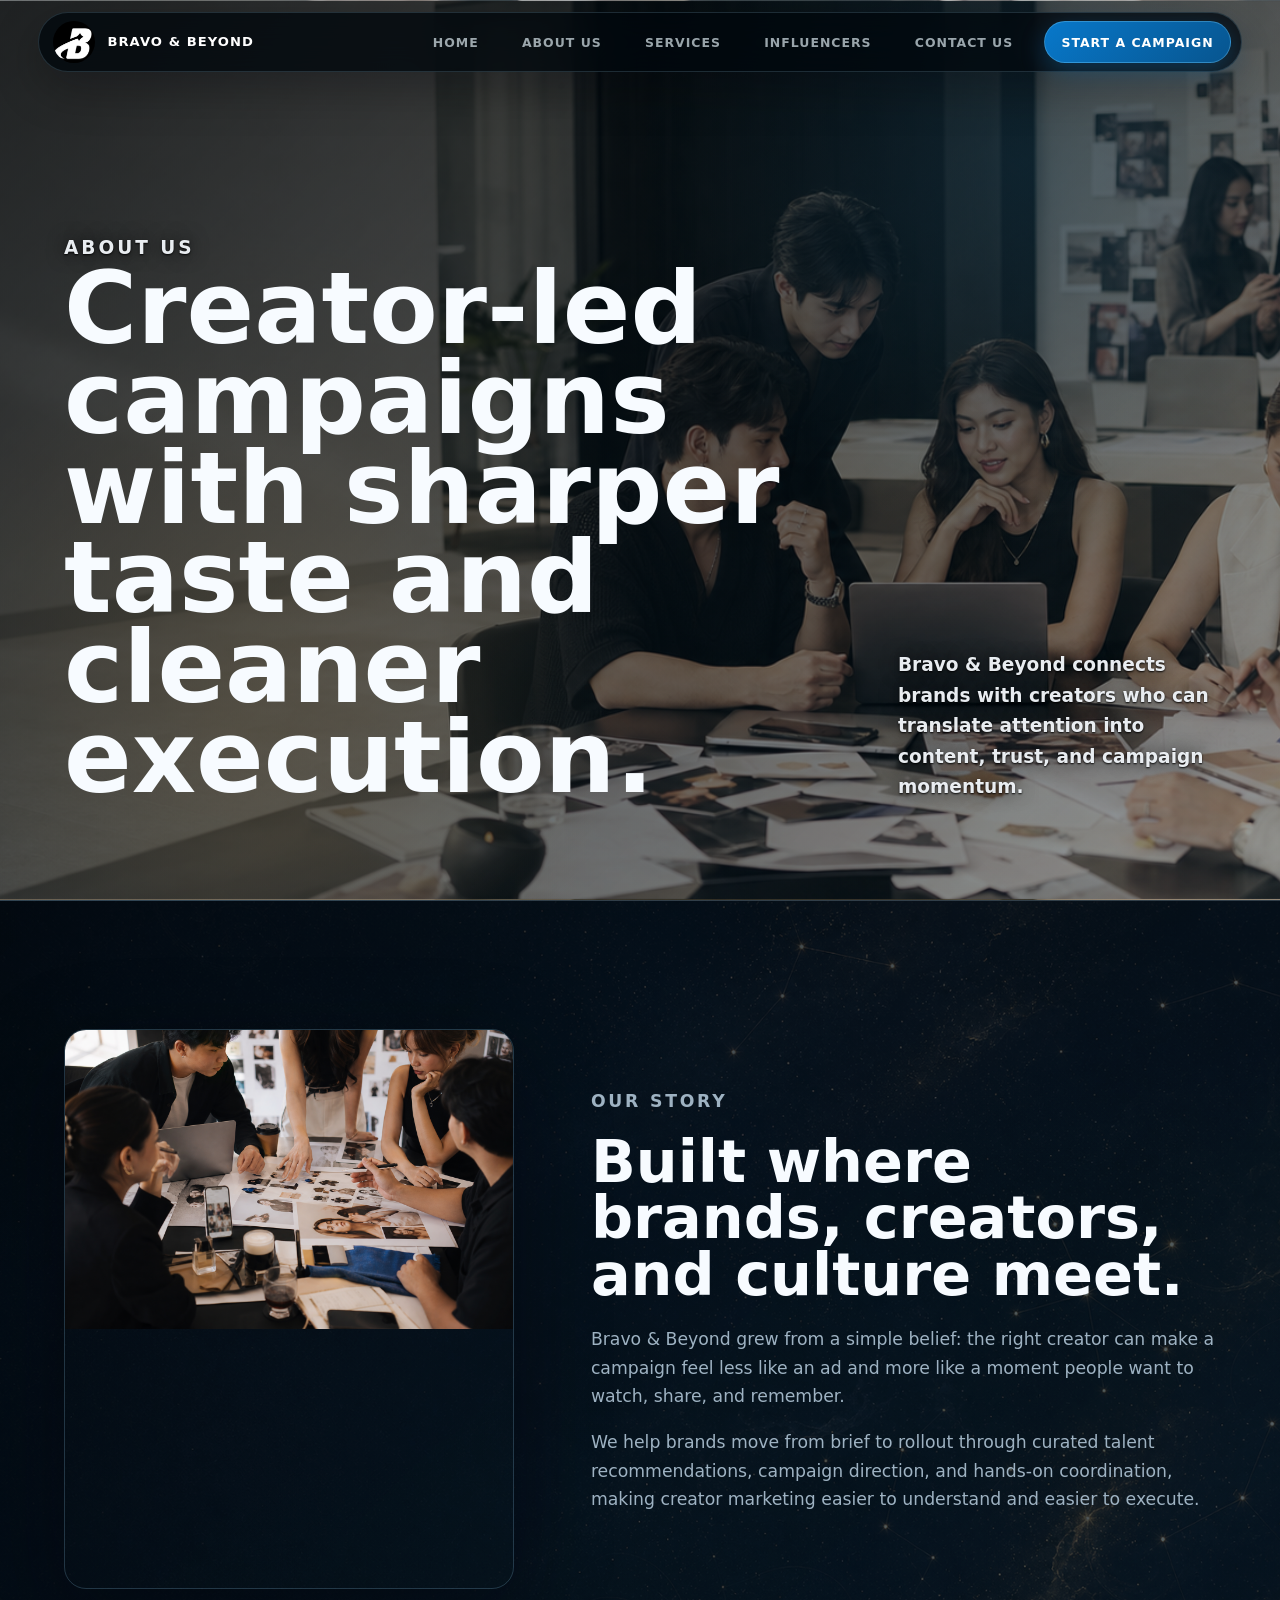
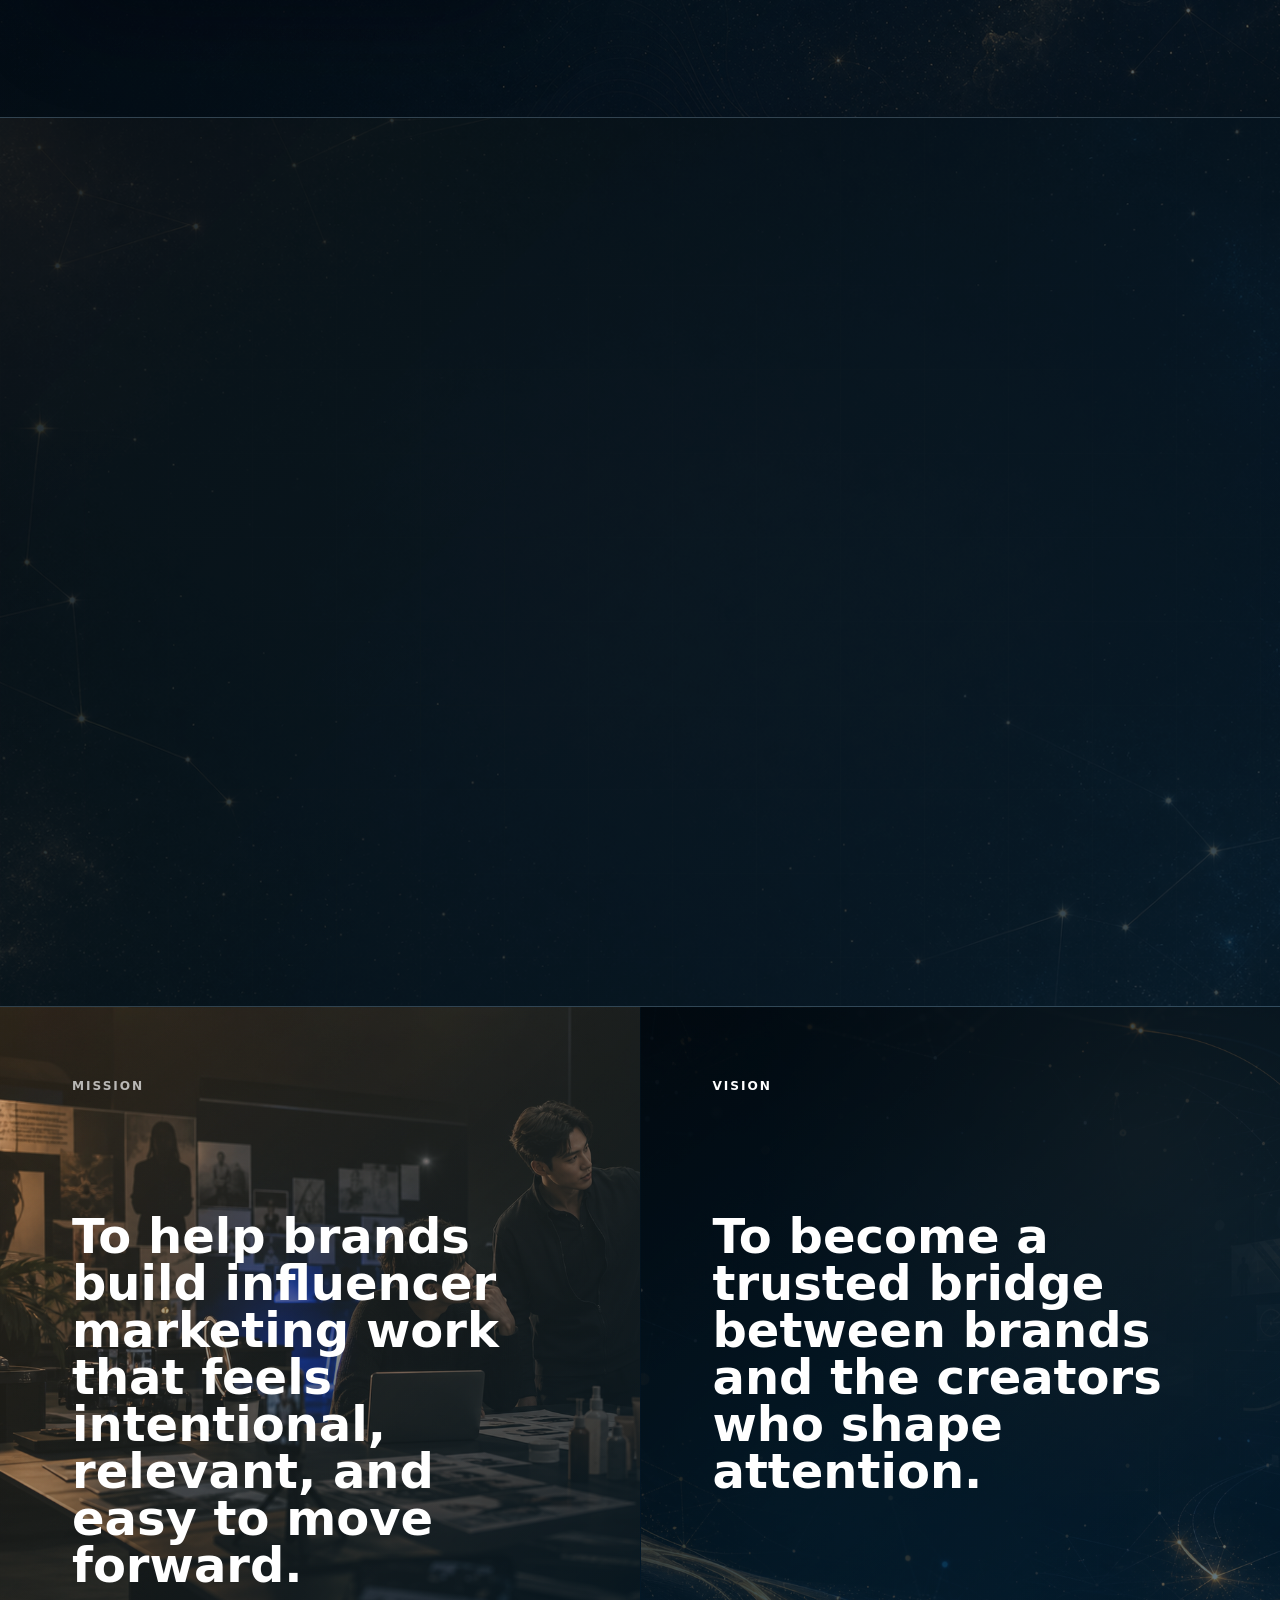
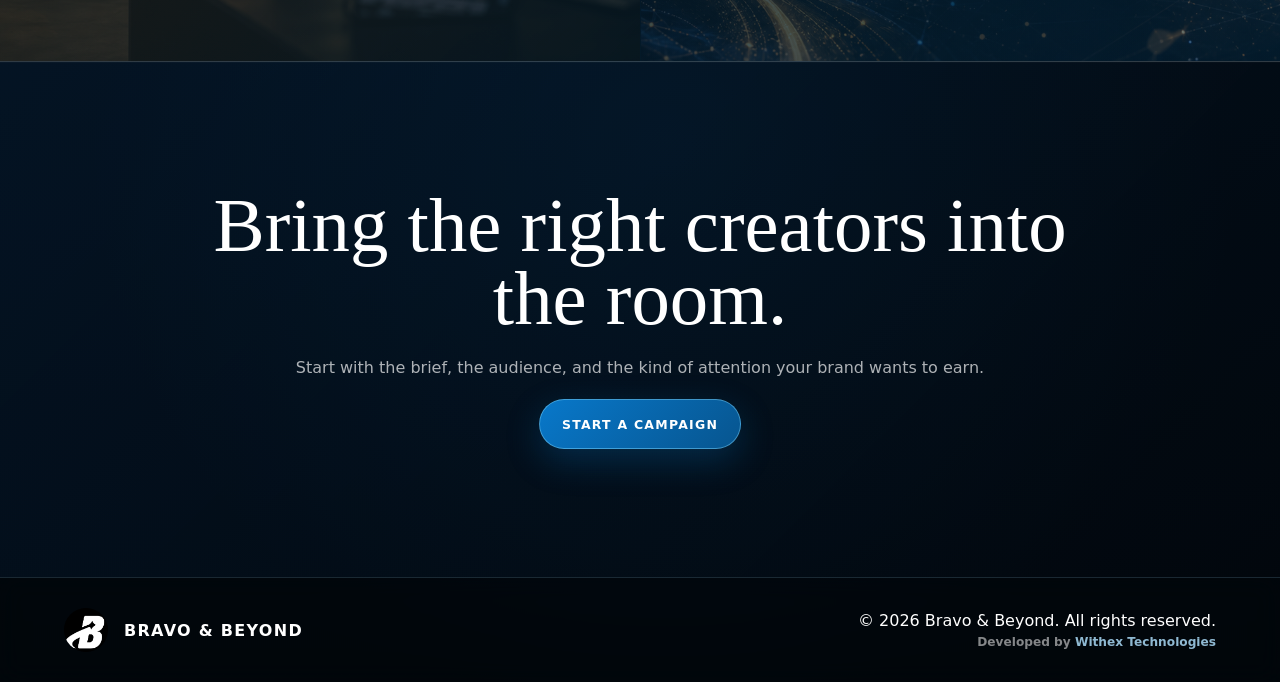
==== commit 36210800: "Update Bravo and Beyond cosmic redesign" ====
--- a/about.html
+++ b/about.html
@@ -9,7 +9,8 @@
       content="Learn how Bravo & Beyond helps brands build creator-led campaigns with the right voices, stories, and execution."
     />
     <link rel="icon" type="image/png" href="assets/favicon.png" />
-    <link rel="stylesheet" href="styles.css?v=53" />
+    <link rel="stylesheet" href="styles.css?v=68" />
+    <link rel="stylesheet" href="inner-pages.css?v=11" />
   </head>
   <body class="inner-page">
     <header class="site-header" data-header>
@@ -122,9 +123,15 @@
     <footer class="site-footer">
       <img src="assets/bb-logo.jpg" alt="" />
       <p>Bravo & Beyond</p>
-      <span>&copy; 2026 Bravo & Beyond. All rights reserved.</span>
+      <span class="footer-legal">
+        &copy; 2026 Bravo & Beyond. All rights reserved.
+        <small>
+          Developed by
+          <a href="https://withextech.com" target="_blank" rel="noopener">Withex Technologies</a>
+        </small>
+      </span>
     </footer>
 
-    <script src="script.js?v=25"></script>
+    <script src="script.js?v=36"></script>
   </body>
 </html>
--- a/styles.css
+++ b/styles.css
@@ -17,10 +17,12 @@
 
 html {
   scroll-behavior: smooth;
+  overflow-x: clip;
 }
 
 body {
   margin: 0;
+  overflow-x: clip;
   background: var(--white);
   color: var(--ink);
   font-family:
@@ -1607,26 +1609,93 @@
 
 .bubble {
   position: absolute;
-  overflow: hidden;
+  overflow: visible;
   margin: 0;
-  border: 1px solid rgba(17, 17, 17, 0.14);
+  border: 1px solid rgba(183, 229, 255, 0.72);
   border-radius: 50%;
   opacity: 0;
-  box-shadow: var(--shadow);
+  box-shadow:
+    0 0 0 5px rgba(118, 202, 255, 0.08),
+    0 0 32px rgba(107, 199, 255, 0.38),
+    0 22px 70px rgba(0, 5, 10, 0.5);
   background: #ddd;
-  transform: translate3d(0, var(--bubble-y, 260px), 0) scale(var(--bubble-scale, 0.82));
+  transform:
+    translate3d(var(--shoot-x, 0), var(--bubble-y, 260px), 0)
+    scale(var(--bubble-scale, 0.82));
   transition: opacity 180ms linear;
 }
 
-.bubble.is-active img {
-  animation: float 7s ease-in-out infinite alternate;
-}
-
-.bubble img,
-.bubble video {
+.bubble::before {
+  position: absolute;
+  top: 50%;
+  left: calc(100% - 8px);
+  z-index: -1;
+  width: clamp(90px, 13vw, 210px);
+  height: clamp(14px, 2.2vw, 28px);
+  border-radius: 0 999px 999px 0;
+  content: "";
+  opacity: 0.66;
+  background:
+    linear-gradient(90deg, rgba(176, 230, 255, 0.72) 0%, rgba(86, 185, 242, 0.12) 70%, transparent 100%);
+  filter: blur(3px);
+  transform: translateY(-50%) rotate(var(--shoot-angle, 13deg));
+  transform-origin: left center;
+  animation: cometTail 2.8s ease-in-out infinite alternate;
+}
+
+.bubble::after {
+  position: absolute;
+  inset: 0;
+  z-index: 2;
+  border: 1px solid rgba(211, 242, 255, 0.36);
+  border-radius: 50%;
+  pointer-events: none;
+  content: "";
+  box-shadow:
+    0 0 0 6px rgba(118, 202, 255, 0.08),
+    0 0 32px rgba(107, 199, 255, 0.38),
+    inset -12px -8px 22px rgba(12, 78, 124, 0.28),
+    inset 8px 6px 16px rgba(255, 255, 255, 0.16);
+}
+
+.bubble:nth-child(2n) {
+  --shoot-angle: 9deg;
+  --shoot-x: 10px;
+}
+
+.bubble:nth-child(3n) {
+  --shoot-angle: 17deg;
+  --shoot-x: -8px;
+}
+
+.bubble.is-active .bubble-media img {
+  animation: bubbleMediaFloat 7s ease-in-out infinite alternate;
+}
+
+.bubble-media {
+  position: absolute;
+  inset: 0;
+  z-index: 1;
+  overflow: hidden;
+  border-radius: 50%;
+  clip-path: circle(50% at 50% 50%);
+  background: #07131d;
+}
+
+.bubble-media img,
+.bubble-media video {
+  position: absolute;
+  top: 50%;
+  left: 50%;
   width: 100%;
   height: 100%;
+  min-width: 104%;
+  min-height: 104%;
+  max-width: none;
+  border-radius: 0;
   object-fit: cover;
+  object-position: center;
+  transform: translate(-50%, -50%) scale(1.04);
 }
 
 .bubble-large {
@@ -1683,13 +1752,6 @@
   width: min(210px, 33vw);
   aspect-ratio: 1;
   animation-delay: -5s;
-}
-
-.bubble-video::after {
-  position: absolute;
-  inset: 0;
-  content: "";
-  background: linear-gradient(180deg, transparent, rgba(0, 0, 0, 0.28));
 }
 
 .contact-form {
@@ -1915,6 +1977,29 @@
   text-transform: uppercase;
 }
 
+.footer-legal {
+  display: grid;
+  gap: 5px;
+  justify-items: end;
+}
+
+.footer-legal small {
+  color: rgba(255, 255, 255, 0.52);
+  font-size: 0.76rem;
+  font-weight: 650;
+}
+
+.footer-legal a {
+  color: rgba(174, 226, 255, 0.82);
+  font-weight: 800;
+  text-decoration: none;
+  transition: color 180ms ease;
+}
+
+.footer-legal a:hover {
+  color: white;
+}
+
 .reveal {
   opacity: 0;
   transform: translateY(24px);
@@ -1961,6 +2046,26 @@
 @keyframes float {
   to {
     transform: translate3d(8px, -18px, 0) scale(1.02);
+  }
+}
+
+@keyframes cometTail {
+  from {
+    opacity: 0.34;
+    transform: translateY(-50%) rotate(var(--shoot-angle, 13deg)) scaleX(0.76);
+  }
+  to {
+    opacity: 0.76;
+    transform: translateY(-50%) rotate(var(--shoot-angle, 13deg)) scaleX(1.08);
+  }
+}
+
+@keyframes bubbleMediaFloat {
+  from {
+    transform: translate(-50%, -50%) scale(1.08);
+  }
+  to {
+    transform: translate(calc(-50% + 7px), calc(-50% - 10px)) scale(1.14);
   }
 }
 
@@ -2116,6 +2221,726 @@
 }
 
 @media (max-width: 620px) {
+  body:not(.admin-page) main > section.contact {
+    min-height: auto;
+    max-height: none;
+    gap: 16px;
+    padding-block: 42px;
+  }
+
+  .contact .contact-visual {
+    height: min(42svh, 340px);
+    min-height: 280px;
+  }
+
+  .contact .contact-form {
+    align-self: start;
+    gap: 5px;
+    padding: 16px;
+  }
+
+  .contact .contact-form input,
+  .contact .contact-form select,
+  .contact .contact-form textarea {
+    padding-block: 6px 8px;
+  }
+}
+
+/* Final mobile help pin override */
+@media (max-width: 620px) {
+  .help {
+    min-height: 245svh;
+    overflow-x: clip;
+    overflow-y: visible;
+  }
+
+  .help-grid {
+    position: relative;
+    display: grid;
+    grid-template-columns: 1fr;
+    grid-template-rows: minmax(100svh, 1fr);
+    min-height: 225svh;
+  }
+
+  .help-left,
+  .media-stage {
+    position: sticky;
+    top: 0;
+    right: 0;
+    left: 0;
+    grid-area: 1 / 1;
+    width: 100%;
+    height: 100svh;
+    min-height: 100svh;
+  }
+
+  .help-left {
+    z-index: 4;
+    display: grid;
+    align-items: center;
+    padding: 98px 0 28px;
+    pointer-events: none;
+  }
+
+  .help-intro {
+    position: relative;
+    top: auto;
+    width: calc(100% - 32px);
+    max-height: calc(100svh - 126px);
+    margin-inline: auto;
+    padding: 0;
+    pointer-events: auto;
+    transition:
+      opacity 280ms ease,
+      transform 360ms cubic-bezier(0.2, 0.8, 0.2, 1);
+  }
+
+  .media-stage {
+    z-index: 2;
+    overflow: hidden;
+    pointer-events: none;
+  }
+
+  .media-orbit {
+    position: relative;
+    top: auto;
+    width: 100%;
+    height: 100%;
+    min-height: 100%;
+  }
+
+  .help.is-mobile-pinned .help-left,
+  .help.is-mobile-pinned .media-stage {
+    position: fixed;
+    top: 0;
+  }
+
+  .help.is-mobile-pinned .help-intro {
+    opacity: 1;
+    transform: translateY(0);
+  }
+
+  .help.is-mobile-ended .help-left,
+  .help.is-mobile-ended .media-stage {
+    position: absolute;
+    top: auto;
+    bottom: 0;
+  }
+
+  .help-intro .eyebrow,
+  .help-statement,
+  .help-switcher h2,
+  .help-switcher p,
+  .switcher-count {
+    text-shadow:
+      0 1px 2px rgba(0, 0, 0, 0.98),
+      0 0 10px rgba(0, 0, 0, 0.94),
+      0 0 20px rgba(10, 81, 127, 0.32);
+  }
+
+  .help-switcher {
+    border-color: rgba(174, 226, 255, 0.24);
+    background:
+      linear-gradient(135deg, rgba(1, 9, 15, 0.94), rgba(5, 28, 45, 0.9));
+    box-shadow:
+      0 20px 64px rgba(0, 3, 8, 0.56),
+      0 0 0 1px rgba(154, 218, 255, 0.12),
+      0 0 32px rgba(25, 137, 198, 0.13);
+  }
+}
+
+/* Final mobile pin geometry: centered below navigation */
+@media (max-width: 620px) {
+  .help {
+    min-height: 245svh;
+    overflow-x: clip;
+    overflow-y: visible;
+  }
+
+  .help-grid {
+    position: relative;
+    display: grid;
+    grid-template-columns: 1fr;
+    grid-template-rows: minmax(100svh, 1fr);
+    min-height: 225svh;
+  }
+
+  .help-left,
+  .media-stage {
+    position: absolute;
+    top: 0;
+    right: 0;
+    left: 0;
+    grid-area: 1 / 1;
+    width: 100%;
+    height: 100svh;
+    min-height: 100svh;
+  }
+
+  .help-left {
+    z-index: 4;
+    display: grid;
+    align-items: center;
+    padding: 98px 0 28px;
+    pointer-events: none;
+  }
+
+  .help-intro {
+    position: relative;
+    top: auto;
+    width: calc(100% - 32px);
+    max-height: calc(100svh - 126px);
+    margin-inline: auto;
+    padding: 0;
+    pointer-events: auto;
+    transition:
+      opacity 280ms ease,
+      transform 360ms cubic-bezier(0.2, 0.8, 0.2, 1);
+  }
+
+  .media-stage {
+    z-index: 2;
+    overflow: hidden;
+    pointer-events: none;
+  }
+
+  .media-orbit {
+    position: relative;
+    top: auto;
+    width: 100%;
+    height: 100%;
+    min-height: 100%;
+  }
+
+  .help.is-mobile-pinned .help-left,
+  .help.is-mobile-pinned .media-stage {
+    position: fixed;
+    top: 0;
+  }
+
+  .help.is-mobile-pinned .help-intro {
+    width: calc(100% - 64px);
+  }
+
+  .help.is-mobile-ended .help-left,
+  .help.is-mobile-ended .media-stage {
+    position: absolute;
+    top: auto;
+    bottom: 0;
+  }
+
+  .help-intro .eyebrow,
+  .help-statement,
+  .help-switcher h2,
+  .help-switcher p,
+  .switcher-count {
+    text-shadow:
+      0 1px 2px rgba(0, 0, 0, 0.98),
+      0 0 10px rgba(0, 0, 0, 0.94),
+      0 0 20px rgba(10, 81, 127, 0.32);
+  }
+
+  .help-switcher {
+    border-color: rgba(174, 226, 255, 0.24);
+    background:
+      linear-gradient(135deg, rgba(1, 9, 15, 0.94), rgba(5, 28, 45, 0.9));
+    box-shadow:
+      0 20px 64px rgba(0, 3, 8, 0.56),
+      0 0 0 1px rgba(154, 218, 255, 0.12),
+      0 0 32px rgba(25, 137, 198, 0.13);
+  }
+}
+@media (max-width: 620px) {
+  .help-intro {
+    width: calc(100% - 32px);
+    margin-inline: auto;
+    transition:
+      opacity 280ms ease,
+      transform 360ms cubic-bezier(0.2, 0.8, 0.2, 1);
+  }
+
+  .help-intro .eyebrow,
+  .help-statement,
+  .help-switcher h2,
+  .help-switcher p,
+  .switcher-count {
+    text-shadow:
+      0 1px 2px rgba(0, 0, 0, 0.98),
+      0 0 10px rgba(0, 0, 0, 0.94),
+      0 0 20px rgba(10, 81, 127, 0.32);
+  }
+
+  .help-switcher {
+    border-color: rgba(174, 226, 255, 0.24);
+    background:
+      linear-gradient(135deg, rgba(1, 9, 15, 0.94), rgba(5, 28, 45, 0.9));
+    box-shadow:
+      0 20px 64px rgba(0, 3, 8, 0.56),
+      0 0 0 1px rgba(154, 218, 255, 0.12),
+      0 0 32px rgba(25, 137, 198, 0.13);
+  }
+}
+
+/* Mobile pinned How We Help Brands scene */
+@media (max-width: 620px) {
+  .help {
+    min-height: 245svh;
+    overflow-x: clip;
+    overflow-y: visible;
+  }
+
+  .help-grid {
+    position: relative;
+    display: grid;
+    grid-template-columns: 1fr;
+    grid-template-rows: minmax(100svh, 1fr);
+    min-height: 225svh;
+  }
+
+  .help-left,
+  .media-stage {
+    position: sticky;
+    top: 0;
+    grid-area: 1 / 1;
+    width: 100%;
+    height: 100svh;
+    min-height: 100svh;
+  }
+
+  .help-left {
+    z-index: 4;
+    display: grid;
+    align-items: center;
+    padding: 76px 0 18px;
+    pointer-events: none;
+  }
+
+  .help-intro {
+    position: relative;
+    top: auto;
+    width: 100%;
+    max-height: calc(100svh - 100px);
+    padding-block: 0 18px;
+    pointer-events: auto;
+  }
+
+  .media-stage {
+    inset: auto;
+    z-index: 2;
+    overflow: hidden;
+    pointer-events: none;
+  }
+
+  .media-orbit {
+    position: relative;
+    top: auto;
+    width: 100%;
+    height: 100%;
+    min-height: 100%;
+  }
+
+  .help-switcher {
+    position: relative;
+    z-index: 5;
+  }
+}
+
+@media (max-width: 620px) {
+  .help-left,
+  .media-stage {
+    position: absolute;
+    top: 0;
+    right: 0;
+    left: 0;
+  }
+
+  .help.is-mobile-pinned .help-left,
+  .help.is-mobile-pinned .media-stage {
+    position: fixed;
+    top: 0;
+    right: 0;
+    left: 0;
+  }
+
+  .help.is-mobile-ended .help-left,
+  .help.is-mobile-ended .media-stage {
+    position: absolute;
+    top: auto;
+    bottom: 0;
+  }
+}
+
+/* Desktop/tablet restoration: preserve the accepted mobile scene below 620px. */
+@media (min-width: 621px) {
+  body:not(.admin-page) main > section.help {
+    min-height: 245vh;
+    overflow: visible;
+  }
+
+  .help-grid {
+    position: relative;
+    display: grid;
+    grid-template-columns: minmax(0, 0.82fr) minmax(300px, 0.78fr);
+    grid-template-rows: minmax(195vh, 1fr);
+    gap: clamp(24px, 6vw, 96px);
+    align-items: stretch;
+    min-height: 195vh;
+  }
+
+  .help-left {
+    position: relative;
+    inset: auto;
+    z-index: 3;
+    display: grid;
+    width: auto;
+    height: auto;
+    min-height: 195vh;
+    align-items: start;
+    padding: 0;
+    pointer-events: auto;
+  }
+
+  .help-intro,
+  .help.section-pad .help-intro {
+    position: sticky;
+    top: 104px;
+    width: auto;
+    max-height: none;
+    margin-inline: 0;
+    padding: 0 0 18px;
+    pointer-events: auto;
+  }
+
+  .media-stage {
+    position: relative;
+    inset: auto;
+    z-index: 2;
+    width: auto;
+    height: auto;
+    min-height: 195vh;
+    overflow: visible;
+    pointer-events: auto;
+  }
+
+  .media-orbit {
+    position: sticky;
+    top: 96px;
+    width: auto;
+    height: auto;
+    min-height: min(760px, calc(100vh - 110px));
+    overflow: visible;
+  }
+}
+
+/* Inner page atmosphere: brand-led, less space-agency, still related to home. */
+body.inner-page:not(.admin-page) {
+  background:
+    radial-gradient(circle at 14% 16%, rgba(9, 124, 202, 0.2), transparent 30rem),
+    radial-gradient(circle at 86% 12%, rgba(226, 179, 104, 0.13), transparent 28rem),
+    radial-gradient(circle at 52% 86%, rgba(10, 67, 108, 0.24), transparent 36rem),
+    linear-gradient(180deg, #02070b 0%, #061521 48%, #03070b 100%);
+}
+
+body.inner-page:not(.admin-page) main > section:not(.hero)::before {
+  opacity: 1;
+}
+
+body.inner-page:not(.admin-page) main > section.page-hero {
+  overflow: hidden;
+  border-bottom: 1px solid rgba(226, 190, 130, 0.18);
+}
+
+body.inner-page:not(.admin-page) main > section.page-hero::before {
+  z-index: -1;
+  background:
+    linear-gradient(135deg, rgba(1, 7, 12, 0.86), rgba(2, 18, 30, 0.48)),
+    radial-gradient(circle at 18% 82%, rgba(226, 179, 104, 0.18), transparent 24rem),
+    radial-gradient(circle at 80% 18%, rgba(50, 161, 222, 0.2), transparent 24rem);
+}
+
+body.inner-page:not(.admin-page) main > section.about-hero {
+  background:
+    linear-gradient(135deg, rgba(3, 9, 13, 0.78), rgba(20, 42, 57, 0.42)),
+    radial-gradient(circle at 20% 70%, rgba(226, 179, 104, 0.2), transparent 25rem),
+    var(--hero-image) center / cover;
+}
+
+body.inner-page:not(.admin-page) main > section.services-hero {
+  background:
+    linear-gradient(135deg, rgba(2, 8, 13, 0.82), rgba(3, 38, 58, 0.54)),
+    radial-gradient(circle at 82% 24%, rgba(9, 126, 204, 0.26), transparent 26rem),
+    var(--hero-image) center / cover;
+}
+
+body.inner-page:not(.admin-page) main > section.contact-page-hero {
+  background:
+    linear-gradient(135deg, rgba(2, 8, 12, 0.86), rgba(19, 40, 50, 0.54)),
+    radial-gradient(circle at 18% 78%, rgba(226, 179, 104, 0.18), transparent 24rem),
+    radial-gradient(circle at 86% 20%, rgba(54, 167, 220, 0.18), transparent 28rem);
+}
+
+body.inner-page:not(.admin-page) main > section.editorial-split,
+body.inner-page:not(.admin-page) main > section.about-values,
+body.inner-page:not(.admin-page) main > section.services-section,
+body.inner-page:not(.admin-page) main > section.contact-directory {
+  background: transparent;
+}
+
+body.inner-page:not(.admin-page) main > section.editorial-split::before {
+  background:
+    linear-gradient(135deg, rgba(4, 16, 23, 0.9), rgba(16, 34, 42, 0.72)),
+    radial-gradient(circle at 18% 28%, rgba(226, 179, 104, 0.11), transparent 24rem);
+}
+
+body.inner-page:not(.admin-page) main > section.about-values::before {
+  background:
+    linear-gradient(135deg, rgba(6, 19, 27, 0.92), rgba(4, 31, 48, 0.72)),
+    linear-gradient(90deg, rgba(226, 179, 104, 0.08) 0 1px, transparent 1px),
+    linear-gradient(0deg, rgba(226, 179, 104, 0.055) 0 1px, transparent 1px);
+  background-size: auto, 84px 84px, 84px 84px;
+}
+
+body.inner-page:not(.admin-page) .mission-vision {
+  background:
+    linear-gradient(135deg, rgba(1, 7, 12, 0.98), rgba(6, 34, 52, 0.92));
+}
+
+body.inner-page:not(.admin-page) .mission-panel {
+  background:
+    linear-gradient(135deg, rgba(226, 179, 104, 0.14), rgba(5, 22, 32, 0.9)),
+    url("assets/generated/about-mission-strategy.png") center / cover;
+}
+
+body.inner-page:not(.admin-page) .mission-panel.is-dark {
+  background:
+    linear-gradient(135deg, rgba(1, 9, 15, 0.9), rgba(4, 43, 68, 0.78)),
+    url("assets/generated/about-mission-strategy.png") center / cover;
+}
+
+body.inner-page:not(.admin-page) main > section.services-section::before {
+  background:
+    radial-gradient(circle at 12% 16%, rgba(32, 142, 202, 0.16), transparent 26rem),
+    linear-gradient(135deg, rgba(0, 3, 7, 0.96), rgba(2, 18, 28, 0.92) 48%, rgba(6, 36, 54, 0.82));
+}
+
+body.inner-page:not(.admin-page) .services-section .service-card {
+  background:
+    radial-gradient(circle at var(--card-x, 50%) var(--card-y, 50%), rgba(226, 179, 104, 0.14), transparent 0 30%),
+    linear-gradient(135deg, rgba(5, 23, 34, 0.9), rgba(6, 41, 63, 0.74));
+}
+
+body.inner-page:not(.admin-page) main > section.contact-directory {
+  background:
+    radial-gradient(circle at 12% 18%, rgba(226, 179, 104, 0.12), transparent 28rem),
+    radial-gradient(circle at 88% 30%, rgba(36, 146, 202, 0.16), transparent 30rem),
+    linear-gradient(135deg, rgba(2, 8, 13, 0.96), rgba(4, 22, 32, 0.9));
+}
+
+body.inner-page:not(.admin-page) main > section.contact-directory::before {
+  background:
+    linear-gradient(120deg, rgba(226, 179, 104, 0.08), transparent 36%),
+    linear-gradient(300deg, rgba(15, 110, 170, 0.14), transparent 42%);
+}
+
+/* Desktop/tablet restoration: preserve the accepted mobile scene below 620px. */
+@media (min-width: 621px) {
+  body:not(.admin-page) main > section.help {
+    min-height: 245vh;
+    overflow: visible;
+  }
+
+  .help-grid {
+    position: relative;
+    display: grid;
+    grid-template-columns: minmax(0, 0.82fr) minmax(300px, 0.78fr);
+    grid-template-rows: minmax(195vh, 1fr);
+    gap: clamp(24px, 6vw, 96px);
+    align-items: stretch;
+    min-height: 195vh;
+  }
+
+  .help-left {
+    position: relative;
+    inset: auto;
+    z-index: 3;
+    display: grid;
+    width: auto;
+    height: auto;
+    min-height: 195vh;
+    align-items: start;
+    padding: 0;
+    pointer-events: auto;
+  }
+
+  .help-intro,
+  .help.section-pad .help-intro {
+    position: sticky;
+    top: 104px;
+    width: auto;
+    max-height: none;
+    margin-inline: 0;
+    padding: 0 0 18px;
+    pointer-events: auto;
+  }
+
+  .media-stage {
+    position: relative;
+    inset: auto;
+    z-index: 2;
+    width: auto;
+    height: auto;
+    min-height: 195vh;
+    overflow: visible;
+    pointer-events: auto;
+  }
+
+  .media-orbit {
+    position: sticky;
+    top: 96px;
+    width: auto;
+    height: auto;
+    min-height: min(760px, calc(100vh - 110px));
+    overflow: visible;
+  }
+}
+
+/* Keep the mobile pinned scene isolated from tablet and desktop layouts. */
+@media (min-width: 621px) {
+  .help {
+    min-height: 245vh;
+    overflow: visible;
+  }
+
+  .help-grid {
+    position: relative;
+    display: grid;
+    grid-template-columns: minmax(0, 0.82fr) minmax(300px, 0.78fr);
+    grid-template-rows: none;
+    gap: clamp(24px, 6vw, 96px);
+    align-items: stretch;
+    min-height: 195vh;
+  }
+
+  .help-left {
+    position: relative;
+    inset: auto;
+    z-index: auto;
+    display: grid;
+    width: auto;
+    height: auto;
+    min-height: 0;
+    align-items: start;
+    padding: 0;
+    pointer-events: auto;
+  }
+
+  .help-intro {
+    position: sticky;
+    top: 104px;
+    width: auto;
+    max-height: none;
+    margin-inline: 0;
+    padding: 0 0 18px;
+  }
+
+  .media-stage {
+    position: relative;
+    inset: auto;
+    z-index: auto;
+    width: auto;
+    height: auto;
+    min-height: 100%;
+    overflow: visible;
+    pointer-events: auto;
+  }
+
+  .media-orbit {
+    position: sticky;
+    top: 96px;
+    width: auto;
+    height: auto;
+    min-height: min(760px, calc(100vh - 110px));
+    overflow: visible;
+  }
+}
+
+@media (max-width: 620px) {
+  html,
+  body {
+    width: 100%;
+    max-width: 100%;
+    overflow-x: hidden;
+  }
+
+  body:not(.admin-page) main,
+  body:not(.admin-page) main > section {
+    max-width: 100vw;
+    overflow-x: clip;
+  }
+
+  .media-stage,
+  .media-orbit {
+    max-width: 100vw;
+    overflow-x: clip;
+  }
+
+  .help.section-pad .help-intro {
+    width: calc(100% - 32px);
+    margin-inline: auto;
+    transition:
+      opacity 280ms ease,
+      transform 360ms cubic-bezier(0.2, 0.8, 0.2, 1);
+  }
+
+  .help.section-pad .help-intro .eyebrow,
+  .help.section-pad .help-statement,
+  .help.section-pad .help-switcher h2,
+  .help.section-pad .help-switcher p,
+  .help.section-pad .switcher-count {
+    text-shadow:
+      0 1px 2px rgba(0, 0, 0, 0.98),
+      0 0 10px rgba(0, 0, 0, 0.94),
+      0 0 20px rgba(10, 81, 127, 0.32);
+  }
+
+  .help.section-pad .help-switcher {
+    border-color: rgba(174, 226, 255, 0.24);
+    background:
+      linear-gradient(135deg, rgba(1, 9, 15, 0.94), rgba(5, 28, 45, 0.9));
+    box-shadow:
+      0 20px 64px rgba(0, 3, 8, 0.56),
+      0 0 0 1px rgba(154, 218, 255, 0.12),
+      0 0 32px rgba(25, 137, 198, 0.13);
+  }
+}
+
+@media (max-width: 620px) {
+  body:not(.admin-page) main > section.contact {
+    min-height: auto;
+    max-height: none;
+    gap: 16px;
+    padding-block: 42px;
+  }
+
+  .contact .contact-visual {
+    height: min(42svh, 340px);
+    min-height: 280px;
+  }
+
+  .contact .contact-form {
+    align-self: start;
+    gap: 5px;
+    padding: 16px;
+  }
+
+  .contact .contact-form input,
+  .contact .contact-form select,
+  .contact .contact-form textarea {
+    padding-block: 6px 8px;
+  }
+}
+
+@media (max-width: 620px) {
   .site-header {
     padding-inline: 16px;
   }
@@ -2217,22 +3042,169 @@
   }
 
   .media-orbit {
-    min-height: 430px;
-  }
-
-  .bubble-large {
-    right: 0;
-    width: 66vw;
-  }
-
-  .bubble-mid {
-    top: 238px;
-    width: 45vw;
-  }
-
-  .bubble-small {
-    right: 4%;
-    width: 33vw;
+    display: block;
+    position: sticky;
+    top: 88px;
+    z-index: 1;
+    min-height: calc(100svh - 104px);
+    margin-inline: 0;
+    padding: 0;
+    overflow: visible;
+  }
+
+  .help-grid {
+    position: relative;
+    display: block;
+    min-height: 270svh;
+  }
+
+  .help {
+    min-height: 290svh;
+    overflow: hidden;
+  }
+
+  .help-left {
+    position: sticky;
+    top: 84px;
+    z-index: 4;
+    display: block;
+    height: calc(100svh - 96px);
+    pointer-events: none;
+  }
+
+  .help-intro {
+    position: relative;
+    top: auto;
+    z-index: 4;
+    gap: 8px;
+    padding: 12px 0;
+    pointer-events: auto;
+  }
+
+  .help-statement {
+    max-width: 92%;
+    font-size: 0.94rem;
+    line-height: 1.3;
+  }
+
+  .help-switcher {
+    min-height: 196px;
+    max-width: min(88vw, 354px);
+    padding: 18px 24px 18px 18px;
+    background: rgba(3, 15, 24, 0.9);
+    box-shadow:
+      0 18px 58px rgba(0, 3, 8, 0.48),
+      0 0 0 1px rgba(154, 218, 255, 0.12);
+    backdrop-filter: blur(18px);
+  }
+
+  .help-switcher h2 {
+    font-size: clamp(1.55rem, 8vw, 2.2rem);
+  }
+
+  .help-switcher p {
+    font-size: 0.88rem;
+    line-height: 1.45;
+  }
+
+  .help-actions {
+    gap: 8px;
+  }
+
+  .help-actions .solution-button {
+    width: auto;
+    min-height: 40px;
+    padding-inline: 13px;
+    font-size: 0.62rem;
+  }
+
+  .media-stage {
+    position: absolute;
+    inset: 0;
+    z-index: 2;
+    pointer-events: none;
+  }
+
+  .media-orbit .bubble,
+  .media-orbit .bubble-large,
+  .media-orbit .bubble-mid,
+  .media-orbit .bubble-center,
+  .media-orbit .bubble-small,
+  .media-orbit .bubble-connector,
+  .media-orbit .bubble-pill,
+  .media-orbit .bubble-late {
+    position: relative;
+    margin: 0;
+    scroll-snap-align: none;
+  }
+
+  .media-orbit .bubble {
+    position: absolute;
+    z-index: 2;
+    width: min(108px, 28vw);
+    opacity: 0;
+    transition: opacity 180ms linear;
+  }
+
+  .media-orbit .bubble-large {
+    top: 42px;
+    right: -3%;
+    left: auto;
+    width: min(126px, 33vw);
+  }
+
+  .media-orbit .bubble-mid {
+    top: 156px;
+    left: -4%;
+    right: auto;
+    width: min(94px, 25vw);
+  }
+
+  .media-orbit .bubble-center {
+    top: 292px;
+    left: 8%;
+    right: auto;
+    width: min(116px, 30vw);
+  }
+
+  .media-orbit .bubble-small {
+    top: 232px;
+    right: -5%;
+    left: auto;
+    width: min(82px, 22vw);
+  }
+
+  .media-orbit .bubble-connector {
+    top: 402px;
+    right: -3%;
+    left: auto;
+    width: min(88px, 23vw);
+  }
+
+  .media-orbit .bubble-pill {
+    top: 490px;
+    left: -5%;
+    right: auto;
+    width: min(102px, 27vw);
+  }
+
+  .media-orbit .bubble-late {
+    top: 588px;
+    right: 8%;
+    left: auto;
+    width: min(90px, 24vw);
+  }
+
+  .media-orbit .bubble::before {
+    width: 72px;
+    height: 10px;
+    opacity: 0.42;
+    animation-duration: 3.8s;
+  }
+
+  .media-orbit .bubble:nth-child(2),
+  .media-orbit .bubble:nth-child(5) {
+    z-index: 3;
   }
 
   .stories-head {
@@ -2260,6 +3232,38 @@
   .talent-video-grid {
     grid-template-columns: 1fr;
     overflow-x: visible;
+  }
+
+  body:not(.admin-page) main > section.contact {
+    min-height: auto;
+    max-height: none;
+    gap: 18px;
+    padding-block: 48px;
+  }
+
+  .contact .contact-visual {
+    height: min(54svh, 420px);
+    min-height: 300px;
+  }
+
+  .contact .contact-form {
+    gap: 6px;
+    width: 100%;
+    padding: 18px;
+    border-radius: 18px;
+  }
+
+  .contact .contact-form h2 {
+    font-size: clamp(1.9rem, 10vw, 2.7rem);
+  }
+
+  .contact .contact-form > p {
+    margin-bottom: 3px;
+    font-size: 0.88rem;
+  }
+
+  .contact .contact-form textarea {
+    min-height: 74px;
   }
 }
 
@@ -3201,3 +4205,985 @@
     grid-template-columns: 1fr;
   }
 }
+
+/* Cosmic portfolio redesign */
+:root {
+  --black: #010509;
+  --ink: #f5fbff;
+  --charcoal: #07131d;
+  --white: #f7fbff;
+  --paper: #061521;
+  --line: rgba(161, 218, 255, 0.18);
+  --muted: #9eb2c2;
+  --champagne: #8fddff;
+  --cobalt: #0878ca;
+  --cosmic-blue: #0a5c98;
+  --cosmic-deep: #020a11;
+  --glass: rgba(7, 24, 36, 0.72);
+  --shadow: 0 28px 90px rgba(0, 5, 10, 0.48);
+}
+
+body:not(.admin-page) {
+  min-height: 100svh;
+  overflow-x: hidden;
+  color: var(--white);
+  background:
+    radial-gradient(circle at 14% 12%, rgba(20, 137, 202, 0.22), transparent 26rem),
+    radial-gradient(circle at 86% 38%, rgba(11, 93, 154, 0.2), transparent 32rem),
+    linear-gradient(180deg, #010509 0%, #03111c 55%, #07568e 100%);
+}
+
+body:not(.admin-page)::before {
+  display: block;
+  content: none;
+}
+
+body:not(.admin-page)::after {
+  position: fixed;
+  inset: 0;
+  z-index: -2;
+  pointer-events: none;
+  content: "";
+  background:
+    radial-gradient(ellipse at 12% 82%, rgba(97, 208, 255, 0.11), transparent 28%),
+    radial-gradient(ellipse at 78% 18%, rgba(12, 112, 184, 0.14), transparent 32%);
+}
+
+body:not(.admin-page) main {
+  background: transparent;
+}
+
+.site-header,
+.inner-page .site-header {
+  top: 12px;
+  right: clamp(12px, 3vw, 44px);
+  left: clamp(12px, 3vw, 44px);
+  width: auto;
+  border: 1px solid transparent;
+  border-radius: 999px;
+  padding: 8px 10px 8px 14px;
+  color: white;
+  background: transparent;
+  box-shadow: none;
+  backdrop-filter: none;
+}
+
+.site-header.is-scrolled,
+.inner-page .site-header {
+  border-color: rgba(173, 226, 255, 0.16);
+  background: rgba(1, 7, 12, 0.78);
+  box-shadow: 0 16px 46px rgba(0, 3, 8, 0.28);
+  backdrop-filter: blur(20px) saturate(1.2);
+}
+
+.brand img,
+.site-header.is-scrolled .brand img,
+.inner-page .brand img {
+  width: 42px;
+  height: 42px;
+  border: 0;
+  background: black;
+}
+
+.brand span {
+  color: white;
+}
+
+.desktop-nav {
+  gap: clamp(8px, 1.5vw, 22px);
+}
+
+.desktop-nav a {
+  border-radius: 999px;
+  padding: 10px 12px;
+  color: rgba(235, 248, 255, 0.76);
+}
+
+.desktop-nav a:hover {
+  color: white;
+  background: rgba(130, 211, 255, 0.1);
+}
+
+.desktop-nav a::after {
+  display: none;
+}
+
+.desktop-nav .nav-cta,
+.site-header.is-scrolled .desktop-nav .nav-cta,
+.inner-page .desktop-nav .nav-cta {
+  color: white;
+  border: 1px solid rgba(122, 211, 255, 0.36);
+  background: linear-gradient(135deg, #0878ca, #07558f);
+  box-shadow: 0 8px 24px rgba(8, 120, 202, 0.3);
+}
+
+.hero {
+  display: grid;
+  min-height: 100svh;
+  place-items: center;
+  text-align: center;
+  background:
+    radial-gradient(circle at 50% 72%, rgba(37, 149, 210, 0.26), transparent 30%),
+    linear-gradient(180deg, rgba(1, 6, 11, 0.06), rgba(0, 4, 8, 0.62));
+}
+
+.hero-video {
+  opacity: 1;
+  filter: none;
+}
+
+.hero::before {
+  display: none;
+}
+
+.hero::after {
+  display: block;
+  background:
+    linear-gradient(180deg, rgba(0, 5, 9, 0.42) 0%, rgba(0, 5, 9, 0.12) 38%, rgba(0, 5, 9, 0.18) 72%, rgba(0, 5, 9, 0.34) 100%),
+    linear-gradient(90deg, rgba(0, 5, 9, 0.12), transparent 38%, rgba(0, 5, 9, 0.08));
+}
+
+.hero-content {
+  z-index: 2;
+  display: grid;
+  width: min(900px, calc(100% - 36px));
+  justify-items: center;
+  padding: 138px 0 120px;
+  margin: 0;
+}
+
+.hero-content .eyebrow {
+  margin-bottom: 12px;
+  color: #aee8ff;
+}
+
+.hero-content h1 {
+  max-width: none;
+  margin-bottom: 18px;
+  font-family: Inter, ui-sans-serif, system-ui, sans-serif;
+  font-size: clamp(3.8rem, 10vw, 9.5rem);
+  font-style: italic;
+  font-weight: 950;
+  letter-spacing: -0.08em;
+  line-height: 0.82;
+  text-transform: uppercase;
+  text-shadow: 0 0 42px rgba(153, 225, 255, 0.18);
+}
+
+.hero-content > p:not(.eyebrow) {
+  max-width: 650px;
+  color: rgba(229, 245, 255, 0.72);
+}
+
+.hero-scroll {
+  position: absolute;
+  bottom: 28px;
+  left: 50%;
+  z-index: 3;
+  display: grid;
+  gap: 8px;
+  justify-items: center;
+  color: rgba(230, 247, 255, 0.72);
+  font-size: 0.64rem;
+  font-weight: 850;
+  letter-spacing: 0.14em;
+  text-transform: uppercase;
+  transform: translateX(-50%);
+}
+
+.hero-scroll i {
+  width: 16px;
+  height: 16px;
+  border-right: 2px solid white;
+  border-bottom: 2px solid white;
+  transform: rotate(45deg);
+  animation: scrollPulse 1.8s ease-in-out infinite;
+}
+
+.button,
+.solution-button,
+.talent-filters button {
+  border-color: rgba(149, 218, 255, 0.26);
+}
+
+.button-light,
+.button-dark,
+.solution-button.is-primary,
+.talent-filters button.is-active,
+.talent-filters button:hover {
+  color: white;
+  border-color: rgba(130, 218, 255, 0.46);
+  background: linear-gradient(135deg, #0878ca, #07558f);
+  box-shadow: 0 12px 34px rgba(8, 120, 202, 0.26);
+}
+
+.section-pad {
+  position: relative;
+}
+
+.intro,
+.trusted,
+.help,
+.campaigns,
+.contact,
+.page-section,
+.editorial-split,
+.about-values,
+.services-section,
+.talent-directory,
+.contact-directory,
+.page-hero {
+  color: var(--white);
+  background:
+    radial-gradient(circle at 12% 16%, rgba(25, 133, 193, 0.12), transparent 28rem),
+    linear-gradient(180deg, rgba(1, 7, 12, 0.93), rgba(3, 17, 28, 0.92));
+}
+
+.intro {
+  background:
+    radial-gradient(circle, rgba(255, 255, 255, 0.76) 0 1px, transparent 1.5px),
+    radial-gradient(circle, rgba(126, 211, 255, 0.62) 0 1px, transparent 1.7px),
+    radial-gradient(circle at 14% 18%, rgba(31, 151, 211, 0.2), transparent 30rem),
+    linear-gradient(180deg, #01070c 0%, #031724 100%);
+  background-position: 0 0, 64px 48px, center, center;
+  background-size: 138px 138px, 217px 217px, auto, auto;
+}
+
+.intro,
+.trusted,
+.help,
+.campaigns,
+.contact,
+.page-section,
+.editorial-split,
+.talent-directory,
+.contact-directory {
+  border-top: 1px solid rgba(159, 220, 255, 0.13);
+}
+
+.intro-visual,
+.editorial-image,
+.contact-visual,
+.talent-card,
+.campaign-video-card {
+  border: 1px solid rgba(157, 220, 255, 0.2);
+  border-radius: 22px;
+  box-shadow: 0 28px 90px rgba(0, 5, 10, 0.46);
+}
+
+.eyebrow.dark,
+.trusted-label,
+.intro-text,
+.section-copy p,
+.contact-form p,
+.editorial-copy p,
+.page-section p,
+.page-hero p,
+.contact-info > p:not(.eyebrow),
+.talent-empty {
+  color: var(--muted);
+}
+
+.intro .section-copy h2,
+.campaigns-head h2,
+.editorial-copy h2,
+.page-section h2,
+.contact-form h2,
+.contact-info h2,
+.directory-intro h1,
+.page-hero h1 {
+  color: var(--white);
+}
+
+.trusted {
+  background: rgba(1, 7, 12, 0.94);
+}
+
+.logo-marquee,
+.logo-row + .logo-row {
+  border-color: rgba(160, 221, 255, 0.12);
+}
+
+.logo-track,
+.logo-row.is-reverse .logo-track {
+  color: rgba(216, 243, 255, 0.62);
+}
+
+.help-switcher,
+.contact-form,
+.contact-page-form,
+.value-card,
+.service-card,
+.contact-detail {
+  border: 1px solid rgba(154, 218, 255, 0.16);
+  color: var(--white);
+  background:
+    radial-gradient(circle at 90% 0%, rgba(29, 142, 204, 0.14), transparent 42%),
+    rgba(5, 21, 32, 0.72);
+  box-shadow: 0 20px 64px rgba(0, 5, 10, 0.32);
+  backdrop-filter: blur(14px);
+}
+
+.help-statement,
+.help-switcher h2,
+.service-card h3,
+.value-card h3,
+.contact-detail strong {
+  color: var(--white);
+}
+
+.help-switcher p,
+.service-card p,
+.value-card p,
+.contact-detail span,
+label {
+  color: var(--muted);
+}
+
+.services-section .service-card {
+  border-color: rgba(154, 218, 255, 0.16);
+  background:
+    radial-gradient(circle at var(--card-x, 50%) var(--card-y, 50%), rgba(41, 160, 220, 0.2), transparent 0 28%),
+    rgba(5, 21, 32, 0.78);
+}
+
+.services-section .service-card::after {
+  background: linear-gradient(135deg, rgba(5, 42, 67, 0.96), rgba(2, 13, 22, 0.95));
+}
+
+.page-hero {
+  min-height: clamp(500px, 72svh, 760px);
+}
+
+.about-hero,
+.services-hero {
+  background:
+    linear-gradient(135deg, rgba(1, 7, 12, 0.9), rgba(2, 18, 30, 0.66)),
+    radial-gradient(circle at 78% 20%, rgba(19, 144, 207, 0.3), transparent 28%),
+    var(--hero-image) center / cover;
+}
+
+.about-hero {
+  --hero-image: url("assets/generated/about-hero-agency-culture.png");
+}
+
+.services-hero {
+  --hero-image: url("assets/generated/services-hero-campaign-workflow.png");
+}
+
+.talent-search input,
+input,
+select,
+textarea {
+  color: var(--white);
+  border-color: rgba(157, 220, 255, 0.24);
+  background: rgba(5, 20, 31, 0.68);
+}
+
+input::placeholder,
+textarea::placeholder {
+  color: rgba(190, 220, 235, 0.42);
+}
+
+select option {
+  color: white;
+  background: #061521;
+}
+
+.page-cta,
+.site-footer {
+  color: white;
+  border-top: 1px solid rgba(154, 218, 255, 0.16);
+  background:
+    radial-gradient(circle at 50% 0%, rgba(20, 137, 202, 0.2), transparent 34rem),
+    #010509;
+}
+
+.mission-panel,
+.mission-panel.is-dark {
+  color: white;
+  background:
+    linear-gradient(135deg, rgba(1, 8, 14, 0.9), rgba(4, 35, 55, 0.72)),
+    url("assets/generated/about-mission-strategy.png") center / cover;
+}
+
+.mission-panel.is-dark .eyebrow,
+.mission-panel.is-dark h2 {
+  color: white;
+}
+
+.talent-modal-panel {
+  color: white;
+  border-color: rgba(154, 218, 255, 0.2);
+  background:
+    radial-gradient(circle at 14% 6%, rgba(27, 147, 210, 0.14), transparent 28%),
+    linear-gradient(135deg, rgba(4, 20, 31, 0.99), rgba(2, 11, 18, 0.99));
+}
+
+.talent-modal-profile,
+.talent-modal-videos,
+.talent-modal-details h2,
+.talent-modal-email,
+.talent-socials a,
+.talent-modal-close {
+  color: white;
+}
+
+.talent-modal-category,
+.talent-modal-bio p + p,
+.talent-modal-videos-head span {
+  color: var(--muted);
+}
+
+.mobile-nav {
+  color: white;
+  border-color: rgba(154, 218, 255, 0.18);
+  background: rgba(2, 12, 19, 0.96);
+}
+
+@keyframes starDrift {
+  to {
+    background-position: 126px 126px, -141px 251px, 381px -239px;
+  }
+}
+
+@keyframes scrollPulse {
+  50% {
+    opacity: 0.45;
+    transform: translateY(5px) rotate(45deg);
+  }
+}
+
+@media (max-width: 980px) {
+  .site-header,
+  .inner-page .site-header,
+  .site-header.is-scrolled {
+    top: 8px;
+    right: 8px;
+    left: 8px;
+  }
+
+  .menu-toggle {
+    border-color: rgba(154, 218, 255, 0.24);
+    background: rgba(90, 184, 235, 0.08);
+  }
+
+  .mobile-nav {
+    top: 76px;
+  }
+}
+
+@media (max-width: 620px) {
+  .brand span {
+    display: none;
+  }
+
+  .mobile-nav .mobile-cta {
+    display: flex;
+    min-height: 48px;
+    align-items: center;
+    justify-content: center;
+    margin-top: 8px;
+    border: 1px solid rgba(142, 219, 255, 0.48);
+    border-radius: 999px;
+    padding: 0 18px;
+    color: #ffffff;
+    background: linear-gradient(135deg, #0878ca, #07558f);
+    box-shadow:
+      0 12px 28px rgba(8, 120, 202, 0.28),
+      inset 0 0 0 1px rgba(255, 255, 255, 0.08);
+    letter-spacing: 0.09em;
+    text-align: center;
+    white-space: nowrap;
+  }
+
+  .hero-content {
+    padding-top: 118px;
+  }
+
+  .hero-content h1 {
+    font-size: clamp(3.2rem, 18vw, 5.2rem);
+  }
+
+  .hero-actions {
+    width: min(360px, 100%);
+  }
+}
+
+/* Continuous PDF-inspired cosmic background and section divisions */
+body:not(.admin-page) {
+  background:
+    linear-gradient(rgba(1, 5, 10, 0.04), rgba(1, 5, 10, 0.04)),
+    url("assets/generated/cosmic-wide-hd-background.png") center / cover fixed;
+}
+
+body:not(.admin-page) main > section:not(.hero) {
+  position: relative;
+  isolation: isolate;
+  border-top: 1px solid rgba(210, 237, 255, 0.22);
+  background: rgba(1, 6, 11, 0.28);
+  box-shadow: inset 0 1px 0 rgba(255, 255, 255, 0.025);
+}
+
+body:not(.admin-page) main > section:not(.hero)::before {
+  position: absolute;
+  inset: 0;
+  z-index: -1;
+  display: block;
+  pointer-events: none;
+  content: "";
+}
+
+body:not(.admin-page) main > section:nth-of-type(4n + 2):not(.hero)::before {
+  background: linear-gradient(135deg, rgba(0, 0, 0, 0.44), rgba(5, 31, 52, 0.18));
+}
+
+body:not(.admin-page) main > section:nth-of-type(4n + 3):not(.hero)::before {
+  background: linear-gradient(135deg, rgba(3, 23, 41, 0.34), rgba(13, 82, 148, 0.14));
+}
+
+body:not(.admin-page) main > section:nth-of-type(4n + 4):not(.hero)::before {
+  background: linear-gradient(135deg, rgba(0, 0, 0, 0.36), rgba(9, 56, 101, 0.18));
+}
+
+body:not(.admin-page) main > section:nth-of-type(4n + 5):not(.hero)::before {
+  background: linear-gradient(135deg, rgba(10, 64, 118, 0.2), rgba(2, 9, 16, 0.36));
+}
+
+.intro,
+.trusted,
+.help,
+.campaigns,
+.contact,
+.page-section,
+.editorial-split,
+.about-values,
+.services-section,
+.talent-directory,
+.contact-directory {
+  background: transparent;
+}
+
+body:not(.admin-page) main > section.intro,
+body:not(.admin-page) main > section.contact,
+body:not(.admin-page) main > section.contact-directory {
+  background:
+    linear-gradient(135deg, rgba(1, 5, 9, 0.34), rgba(4, 20, 33, 0.16)),
+    url("assets/generated/cosmic-wide-hd-background.png") center / cover no-repeat;
+  backdrop-filter: none;
+}
+
+body:not(.admin-page) main > section.help {
+  background:
+    radial-gradient(circle at 76% 42%, rgba(12, 69, 112, 0.1), rgba(1, 6, 11, 0.42) 58%, rgba(0, 3, 7, 0.72) 100%),
+    linear-gradient(90deg, rgba(0, 3, 7, 0.7) 0%, rgba(1, 8, 14, 0.42) 44%, rgba(2, 12, 20, 0.24) 100%),
+    url("assets/generated/how-we-help-constellation-background-hd.png") center top / 100% auto no-repeat,
+    #01060b;
+  backdrop-filter: none;
+}
+
+.site-footer {
+  background: rgba(1, 6, 11, 0.56);
+  backdrop-filter: blur(12px);
+}
+
+.intro-visual {
+  position: relative;
+  isolation: isolate;
+}
+
+.intro-visual::after {
+  position: absolute;
+  inset: 0;
+  z-index: 1;
+  content: "";
+  background:
+    radial-gradient(circle at 50% 50%, rgba(0, 5, 9, 0.08), rgba(0, 5, 9, 0.5)),
+    linear-gradient(135deg, rgba(8, 104, 177, 0.12), rgba(0, 0, 0, 0.12));
+}
+
+.intro-visual img {
+  filter: saturate(0.78) contrast(1.02) brightness(0.82);
+  transform: scale(1.025);
+}
+
+.deals-counter {
+  position: absolute;
+  inset: 0;
+  z-index: 2;
+  display: grid;
+  align-content: center;
+  justify-items: center;
+  padding: 24px;
+  color: white;
+  text-align: center;
+  text-shadow: 0 8px 30px rgba(0, 0, 0, 0.72);
+}
+
+.deals-counter strong {
+  display: flex;
+  align-items: flex-start;
+  font-size: clamp(4.5rem, 10vw, 9.5rem);
+  font-style: italic;
+  font-weight: 950;
+  letter-spacing: -0.09em;
+  line-height: 0.8;
+  font-variant-numeric: tabular-nums;
+}
+
+.deals-counter strong span:last-child {
+  margin: 0.06em 0 0 0.08em;
+  color: #9fddff;
+  font-size: 0.46em;
+  letter-spacing: 0;
+}
+
+.deals-counter p {
+  margin: 22px 0 0;
+  color: rgba(245, 251, 255, 0.9);
+  font-size: clamp(0.78rem, 1.55vw, 1.15rem);
+  font-weight: 900;
+  letter-spacing: 0.12em;
+  line-height: 1.35;
+  text-transform: uppercase;
+}
+
+.help-switcher,
+.contact-form,
+.contact-page-form,
+.value-card,
+.service-card,
+.contact-detail {
+  background:
+    linear-gradient(135deg, rgba(8, 16, 23, 0.82), rgba(13, 49, 77, 0.62));
+}
+
+body:not(.admin-page) main > section.trusted,
+body:not(.admin-page) main > section.campaigns {
+  background:
+    radial-gradient(circle at 84% 16%, rgba(18, 97, 151, 0.08), transparent 32rem),
+    linear-gradient(135deg, rgba(0, 1, 3, 0.995), rgba(2, 5, 9, 0.995) 58%, rgba(3, 9, 14, 0.99));
+  backdrop-filter: none;
+}
+
+body:not(.admin-page) main > section.trusted:not(.hero)::before,
+body:not(.admin-page) main > section.campaigns:not(.hero)::before {
+  opacity: 0.34;
+  background-image:
+    linear-gradient(28deg, transparent 0 47%, rgba(160, 213, 243, 0.24) 47.2% 47.5%, transparent 47.7%),
+    linear-gradient(142deg, transparent 0 52%, rgba(160, 213, 243, 0.2) 52.2% 52.5%, transparent 52.7%),
+    radial-gradient(circle at 18% 28%, rgba(223, 244, 255, 0.75) 0 1px, transparent 1.6px),
+    radial-gradient(circle at 23% 42%, rgba(178, 224, 249, 0.6) 0 1px, transparent 1.5px),
+    radial-gradient(circle at 78% 24%, rgba(223, 244, 255, 0.68) 0 1px, transparent 1.6px),
+    radial-gradient(circle at 84% 40%, rgba(178, 224, 249, 0.58) 0 1px, transparent 1.5px);
+  background-position:
+    9% 20%,
+    76% 15%,
+    0 0,
+    0 0,
+    0 0,
+    0 0;
+  background-size:
+    190px 120px,
+    220px 150px,
+    auto,
+    auto,
+    auto,
+    auto;
+  background-repeat: no-repeat;
+}
+
+.trusted {
+  border-block: 1px solid rgba(178, 225, 255, 0.14);
+}
+
+.campaigns {
+  border-block: 1px solid rgba(178, 225, 255, 0.16);
+}
+
+/* Palette and inquiry layout refinements */
+.solution-button:not(.is-primary) {
+  color: rgba(230, 247, 255, 0.9);
+  border-color: rgba(139, 214, 255, 0.3);
+  background: rgba(3, 18, 29, 0.84);
+  box-shadow: inset 0 0 0 1px rgba(118, 202, 255, 0.04);
+}
+
+.solution-button:not(.is-primary):hover {
+  color: white;
+  border-color: rgba(150, 222, 255, 0.58);
+  background: rgba(8, 57, 94, 0.8);
+}
+
+body:not(.admin-page) main > section.contact {
+  overflow: hidden;
+  min-height: min(100svh, 900px);
+  max-height: 100svh;
+  align-items: center;
+  padding-block: clamp(38px, 5vh, 64px);
+  background: rgba(1, 7, 12, 0.72);
+}
+
+body:not(.admin-page) main > section.contact::before {
+  inset: -30px;
+  opacity: 0.78;
+  background:
+    linear-gradient(135deg, rgba(0, 3, 7, 0.44), rgba(7, 48, 78, 0.24)),
+    url("assets/generated/cosmic-wide-hd-background.png") center / cover no-repeat;
+  filter: blur(15px);
+  transform: scale(1.06);
+}
+
+.contact .contact-visual,
+.contact .contact-form {
+  position: relative;
+  z-index: 1;
+}
+
+.contact .contact-visual {
+  height: min(68svh, 610px);
+  min-height: 480px;
+  border-radius: 24px;
+  background: rgba(1, 8, 13, 0.46);
+}
+
+.contact .contact-visual img {
+  width: 100%;
+  height: 100%;
+  min-height: 100%;
+  object-fit: contain;
+}
+
+.contact .contact-form {
+  align-self: center;
+  grid-template-columns: repeat(2, minmax(0, 1fr));
+  gap: 7px;
+  border: 1px solid rgba(154, 218, 255, 0.18);
+  border-radius: 24px;
+  padding: clamp(18px, 2vw, 28px);
+  background: rgba(2, 12, 19, 0.82);
+  box-shadow: 0 24px 76px rgba(0, 4, 8, 0.36);
+  backdrop-filter: blur(14px);
+}
+
+.contact .contact-form h2,
+.contact .contact-form > p,
+.contact .contact-form label:nth-of-type(n + 3),
+.contact .contact-form .button {
+  grid-column: 1 / -1;
+}
+
+.contact .contact-form .button {
+  min-height: 44px;
+  margin-top: 5px;
+}
+
+.contact .contact-form h2 {
+  font-size: clamp(2rem, 3.4vw, 3.5rem);
+}
+
+.contact .contact-form > p {
+  margin-bottom: 5px;
+  font-size: clamp(0.88rem, 1.1vw, 1rem);
+  line-height: 1.45;
+}
+
+.contact .contact-form label {
+  gap: 5px;
+}
+
+.contact .contact-form input,
+.contact .contact-form select,
+.contact .contact-form textarea {
+  padding-block: 7px 9px;
+}
+
+@media (max-width: 980px) {
+  body:not(.admin-page) main > section.contact {
+    max-height: none;
+  }
+
+  .contact .contact-visual {
+    height: auto;
+    min-height: 440px;
+  }
+
+  .contact .contact-form {
+    grid-template-columns: 1fr;
+  }
+
+  .contact .contact-form h2,
+  .contact .contact-form > p,
+  .contact .contact-form label,
+  .contact .contact-form .button {
+    grid-column: auto;
+  }
+}
+
+@media (max-width: 620px) {
+  body:not(.admin-page) main > section.contact {
+    min-height: auto;
+    max-height: none;
+    gap: 16px;
+    padding-block: 42px;
+  }
+
+  .contact .contact-visual {
+    height: min(42svh, 340px);
+    min-height: 280px;
+  }
+
+  .contact .contact-form {
+    align-self: start;
+    gap: 5px;
+    padding: 16px;
+  }
+
+  .contact .contact-form input,
+  .contact .contact-form select,
+  .contact .contact-form textarea {
+    padding-block: 6px 8px;
+  }
+}
+/* Final mobile help pin override */
+@media (max-width: 620px) {
+  .help {
+    min-height: 245svh;
+    overflow-x: clip;
+    overflow-y: visible;
+  }
+
+  .help-grid {
+    position: relative;
+    display: grid;
+    grid-template-columns: 1fr;
+    grid-template-rows: minmax(100svh, 1fr);
+    min-height: 225svh;
+  }
+
+  .help-left,
+  .media-stage {
+    position: absolute;
+    top: 0;
+    right: 0;
+    left: 0;
+    grid-area: 1 / 1;
+    width: 100%;
+    height: 100svh;
+    min-height: 100svh;
+  }
+
+  .help-left {
+    z-index: 4;
+    display: grid;
+    align-items: center;
+    padding: 98px 0 28px;
+    pointer-events: none;
+  }
+
+  .help-intro {
+    position: relative;
+    top: auto;
+    width: calc(100% - 32px);
+    max-height: calc(100svh - 126px);
+    margin-inline: auto;
+    padding: 0;
+    pointer-events: auto;
+    transition:
+      opacity 280ms ease,
+      transform 360ms cubic-bezier(0.2, 0.8, 0.2, 1);
+  }
+
+  .media-stage {
+    z-index: 2;
+    overflow: hidden;
+    pointer-events: none;
+  }
+
+  .media-orbit {
+    position: relative;
+    top: auto;
+    width: 100%;
+    height: 100%;
+    min-height: 100%;
+  }
+
+  .help.is-mobile-pinned .help-left,
+  .help.is-mobile-pinned .media-stage {
+    position: fixed;
+    top: 0;
+  }
+
+  .help.is-mobile-pinned .help-intro {
+    width: calc(100% - 64px);
+  }
+
+  .help.is-mobile-ended .help-left,
+  .help.is-mobile-ended .media-stage {
+    position: absolute;
+    top: auto;
+    bottom: 0;
+  }
+}
+
+/* Desktop/tablet restoration: preserve the accepted mobile scene below 620px. */
+@media (min-width: 621px) {
+  body:not(.admin-page) main > section.help {
+    min-height: 245vh;
+    overflow: visible;
+  }
+
+  .help-grid {
+    position: relative;
+    display: grid;
+    grid-template-columns: minmax(0, 0.82fr) minmax(300px, 0.78fr);
+    grid-template-rows: minmax(195vh, 1fr);
+    gap: clamp(24px, 6vw, 96px);
+    align-items: stretch;
+    min-height: 195vh;
+  }
+
+  .help-left {
+    position: relative;
+    inset: auto;
+    z-index: 3;
+    display: grid;
+    width: auto;
+    height: auto;
+    min-height: 195vh;
+    align-items: start;
+    padding: 0;
+    pointer-events: auto;
+  }
+
+  .help-intro,
+  .help.section-pad .help-intro {
+    position: sticky;
+    top: 104px;
+    width: auto;
+    max-height: none;
+    margin-inline: 0;
+    padding: 0 0 18px;
+    pointer-events: auto;
+  }
+
+  .media-stage {
+    position: relative;
+    inset: auto;
+    z-index: 2;
+    width: auto;
+    height: auto;
+    min-height: 195vh;
+    overflow: visible;
+    pointer-events: auto;
+  }
+
+  .media-orbit {
+    position: sticky;
+    top: 96px;
+    width: auto;
+    height: auto;
+    min-height: min(760px, calc(100vh - 110px));
+    overflow: visible;
+  }
+}
--- a/inner-pages.css
+++ b/inner-pages.css
@@ -0,0 +1,258 @@
+/* Inner page atmosphere: brand-led, less space-agency, still related to home. */
+body.inner-page:not(.admin-page) {
+  background:
+    radial-gradient(circle at 14% 16%, rgba(9, 124, 202, 0.2), transparent 30rem),
+    radial-gradient(circle at 86% 12%, rgba(226, 179, 104, 0.13), transparent 28rem),
+    radial-gradient(circle at 52% 86%, rgba(10, 67, 108, 0.24), transparent 36rem),
+    linear-gradient(180deg, #02070b 0%, #061521 48%, #03070b 100%);
+}
+
+body.inner-page:not(.admin-page) main > section:not(.hero)::before {
+  opacity: 1;
+}
+
+body.inner-page:not(.admin-page) main > section:not(.page-hero, .mission-vision)::after {
+  position: absolute;
+  inset: 0;
+  z-index: -1;
+  pointer-events: none;
+  content: "";
+  display: none;
+  background-repeat: no-repeat;
+  background-size: cover;
+}
+
+body.inner-page:not(.admin-page) main > section.page-hero {
+  overflow: hidden;
+  min-height: 100svh;
+  border-bottom: 1px solid rgba(226, 190, 130, 0.18);
+}
+
+body.inner-page:not(.admin-page) .page-hero p,
+body.inner-page:not(.admin-page) .page-hero .eyebrow {
+  color: rgba(246, 251, 255, 0.94);
+  text-shadow:
+    0 1px 2px rgba(0, 0, 0, 0.92),
+    0 0 18px rgba(0, 0, 0, 0.72);
+}
+
+body.inner-page:not(.admin-page) .page-hero p {
+  font-weight: 650;
+}
+
+body.inner-page:not(.admin-page) main > section.about-hero,
+body.inner-page:not(.admin-page) main > section.services-hero,
+body.inner-page:not(.admin-page) main > section.contact-page-hero {
+  min-height: 100svh;
+}
+
+body.inner-page:not(.admin-page) main > section.page-hero::before {
+  z-index: -1;
+  background:
+    linear-gradient(135deg, rgba(1, 7, 12, 0.62), rgba(2, 18, 30, 0.26)),
+    radial-gradient(circle at 18% 82%, rgba(226, 179, 104, 0.2), transparent 24rem),
+    radial-gradient(circle at 80% 18%, rgba(50, 161, 222, 0.22), transparent 24rem);
+}
+
+body.inner-page:not(.admin-page) main > section.about-hero {
+  background:
+    linear-gradient(135deg, rgba(3, 9, 13, 0.52), rgba(20, 42, 57, 0.2)),
+    radial-gradient(circle at 20% 70%, rgba(226, 179, 104, 0.22), transparent 25rem),
+    var(--hero-image) center / cover;
+}
+
+body.inner-page:not(.admin-page) main > section.services-hero {
+  background:
+    linear-gradient(135deg, rgba(2, 8, 13, 0.56), rgba(3, 38, 58, 0.28)),
+    radial-gradient(circle at 82% 24%, rgba(9, 126, 204, 0.26), transparent 26rem),
+    var(--hero-image) center / cover;
+}
+
+body.inner-page:not(.admin-page) main > section.contact-page-hero {
+  background:
+    linear-gradient(90deg, rgba(2, 8, 12, 0.42), rgba(2, 8, 12, 0.08) 48%, rgba(2, 8, 12, 0.18)),
+    linear-gradient(135deg, rgba(2, 8, 12, 0.18), rgba(19, 40, 50, 0.08)),
+    url("assets/generated/contact-hero-brand-collaboration.png") center / cover;
+}
+
+body.inner-page:not(.admin-page) main > section.editorial-split,
+body.inner-page:not(.admin-page) main > section.about-values,
+body.inner-page:not(.admin-page) main > section.services-section,
+body.inner-page:not(.admin-page) main > section.contact-directory {
+  background: transparent;
+}
+
+body.inner-page:not(.admin-page) main > section.editorial-split::before {
+  background:
+    linear-gradient(135deg, rgba(4, 16, 23, 0.9), rgba(16, 34, 42, 0.72)),
+    radial-gradient(circle at 18% 28%, rgba(226, 179, 104, 0.11), transparent 24rem);
+}
+
+body.inner-page:not(.admin-page) main > section.editorial-split::after {
+  display: block;
+  opacity: 0.72;
+  background:
+    linear-gradient(135deg, rgba(3, 10, 15, 0.7), rgba(4, 20, 30, 0.54)),
+    url("assets/generated/inner-about-constellation-bg.png") center / cover no-repeat;
+}
+
+body.inner-page:not(.admin-page) .about-story .editorial-image::after {
+  display: none;
+}
+
+body.inner-page:not(.admin-page) main > section.about-values::before {
+  background:
+    linear-gradient(135deg, rgba(6, 19, 27, 0.92), rgba(4, 31, 48, 0.72)),
+    linear-gradient(90deg, rgba(226, 179, 104, 0.08) 0 1px, transparent 1px),
+    linear-gradient(0deg, rgba(226, 179, 104, 0.055) 0 1px, transparent 1px);
+  background-size: auto, 84px 84px, 84px 84px;
+}
+
+body.inner-page:not(.admin-page) main > section.about-values::after {
+  display: block;
+  opacity: 0.6;
+  background:
+    linear-gradient(135deg, rgba(3, 10, 15, 0.78), rgba(4, 24, 37, 0.62)),
+    url("assets/generated/inner-contact-constellation-bg.png") center / cover no-repeat;
+}
+
+body.inner-page:not(.admin-page) .values-grid {
+  gap: 12px;
+  background: transparent;
+}
+
+body.inner-page:not(.admin-page) .value-card,
+body.inner-page:not(.admin-page) .value-card:nth-child(2),
+body.inner-page:not(.admin-page) .value-card:nth-child(3),
+body.inner-page:not(.admin-page) .value-card:nth-child(4) {
+  border: 1px solid rgba(226, 190, 130, 0.15);
+  border-radius: 22px;
+  color: white;
+  background:
+    radial-gradient(circle at 86% 12%, rgba(226, 179, 104, 0.1), transparent 30%),
+    linear-gradient(135deg, rgba(7, 24, 35, 0.9), rgba(5, 41, 63, 0.7));
+  box-shadow: 0 20px 64px rgba(0, 5, 10, 0.28);
+}
+
+body.inner-page:not(.admin-page) .value-card h3,
+body.inner-page:not(.admin-page) .value-card p,
+body.inner-page:not(.admin-page) .value-card:nth-child(2) h3,
+body.inner-page:not(.admin-page) .value-card:nth-child(2) p {
+  color: white;
+}
+
+body.inner-page:not(.admin-page) .value-card p {
+  color: rgba(218, 235, 243, 0.72);
+}
+
+body.inner-page:not(.admin-page) .mission-vision {
+  background:
+    linear-gradient(135deg, rgba(1, 7, 12, 0.98), rgba(6, 34, 52, 0.92));
+}
+
+body.inner-page:not(.admin-page) .mission-panel {
+  background:
+    linear-gradient(135deg, rgba(226, 179, 104, 0.16), rgba(5, 22, 32, 0.9)),
+    url("assets/generated/about-mission-strategy.png") left center / cover;
+}
+
+body.inner-page:not(.admin-page) .mission-panel.is-dark {
+  background:
+    linear-gradient(135deg, rgba(1, 9, 15, 0.88), rgba(2, 35, 55, 0.58)),
+    radial-gradient(circle at 78% 20%, rgba(226, 190, 130, 0.2), transparent 24rem),
+    radial-gradient(circle at 22% 74%, rgba(35, 146, 202, 0.18), transparent 26rem),
+    url("assets/generated/inner-vision-creative-bg.png") center / cover;
+}
+
+body.inner-page:not(.admin-page) main > section.services-section::before {
+  background:
+    radial-gradient(circle at 12% 16%, rgba(32, 142, 202, 0.16), transparent 26rem),
+    linear-gradient(135deg, rgba(0, 3, 7, 0.96), rgba(2, 18, 28, 0.92) 48%, rgba(6, 36, 54, 0.82));
+}
+
+body.inner-page:not(.admin-page) main > section.services-section::after {
+  display: block;
+  opacity: 0.68;
+  background:
+    linear-gradient(135deg, rgba(0, 3, 7, 0.76), rgba(2, 18, 28, 0.54)),
+    url("assets/generated/inner-services-constellation-bg.png") center / cover no-repeat;
+}
+
+body.inner-page:not(.admin-page) .services-section .service-card {
+  background:
+    radial-gradient(circle at var(--card-x, 50%) var(--card-y, 50%), rgba(226, 179, 104, 0.14), transparent 0 30%),
+    linear-gradient(135deg, rgba(5, 23, 34, 0.9), rgba(6, 41, 63, 0.74));
+}
+
+body.inner-page:not(.admin-page) main > section.contact-directory {
+  background:
+    radial-gradient(circle at 12% 18%, rgba(226, 179, 104, 0.12), transparent 28rem),
+    radial-gradient(circle at 88% 30%, rgba(36, 146, 202, 0.16), transparent 30rem),
+    linear-gradient(135deg, rgba(2, 8, 13, 0.96), rgba(4, 22, 32, 0.9));
+}
+
+body.inner-page:not(.admin-page) main > section.contact-directory::before {
+  background:
+    linear-gradient(120deg, rgba(226, 179, 104, 0.08), transparent 36%),
+    linear-gradient(300deg, rgba(15, 110, 170, 0.14), transparent 42%);
+}
+
+body.inner-page:not(.admin-page) main > section.contact-directory::after {
+  display: block;
+  opacity: 0.62;
+  background:
+    linear-gradient(135deg, rgba(2, 8, 13, 0.72), rgba(4, 22, 32, 0.56)),
+    url("assets/generated/inner-contact-constellation-bg.png") center / cover no-repeat;
+}
+
+body.inner-page:not(.admin-page) main > section.contact-directory {
+  min-height: min(100svh, 900px);
+  align-items: center;
+  padding-block: clamp(38px, 5vh, 64px);
+}
+
+body.inner-page:not(.admin-page) .contact-page-form {
+  align-self: center;
+  gap: 7px;
+  border-radius: 24px;
+  padding: clamp(18px, 2vw, 28px);
+}
+
+body.inner-page:not(.admin-page) .contact-page-form h2 {
+  font-size: clamp(2rem, 3.4vw, 3.5rem);
+}
+
+body.inner-page:not(.admin-page) .contact-page-form > p {
+  margin-bottom: 5px;
+  font-size: clamp(0.88rem, 1.1vw, 1rem);
+  line-height: 1.45;
+}
+
+body.inner-page:not(.admin-page) .contact-page-form label {
+  gap: 5px;
+}
+
+body.inner-page:not(.admin-page) .contact-page-form input,
+body.inner-page:not(.admin-page) .contact-page-form select,
+body.inner-page:not(.admin-page) .contact-page-form textarea {
+  padding-block: 7px 9px;
+}
+
+@media (max-width: 620px) {
+  body.inner-page:not(.admin-page) main > section.page-hero,
+  body.inner-page:not(.admin-page) main > section.about-hero,
+  body.inner-page:not(.admin-page) main > section.services-hero,
+  body.inner-page:not(.admin-page) main > section.contact-page-hero {
+    min-height: 100svh;
+  }
+
+  body.inner-page:not(.admin-page) main > section.contact-directory {
+    min-height: auto;
+    padding-block: 42px;
+  }
+
+  body.inner-page:not(.admin-page) .contact-page-form {
+    gap: 5px;
+    padding: 16px;
+  }
+}
